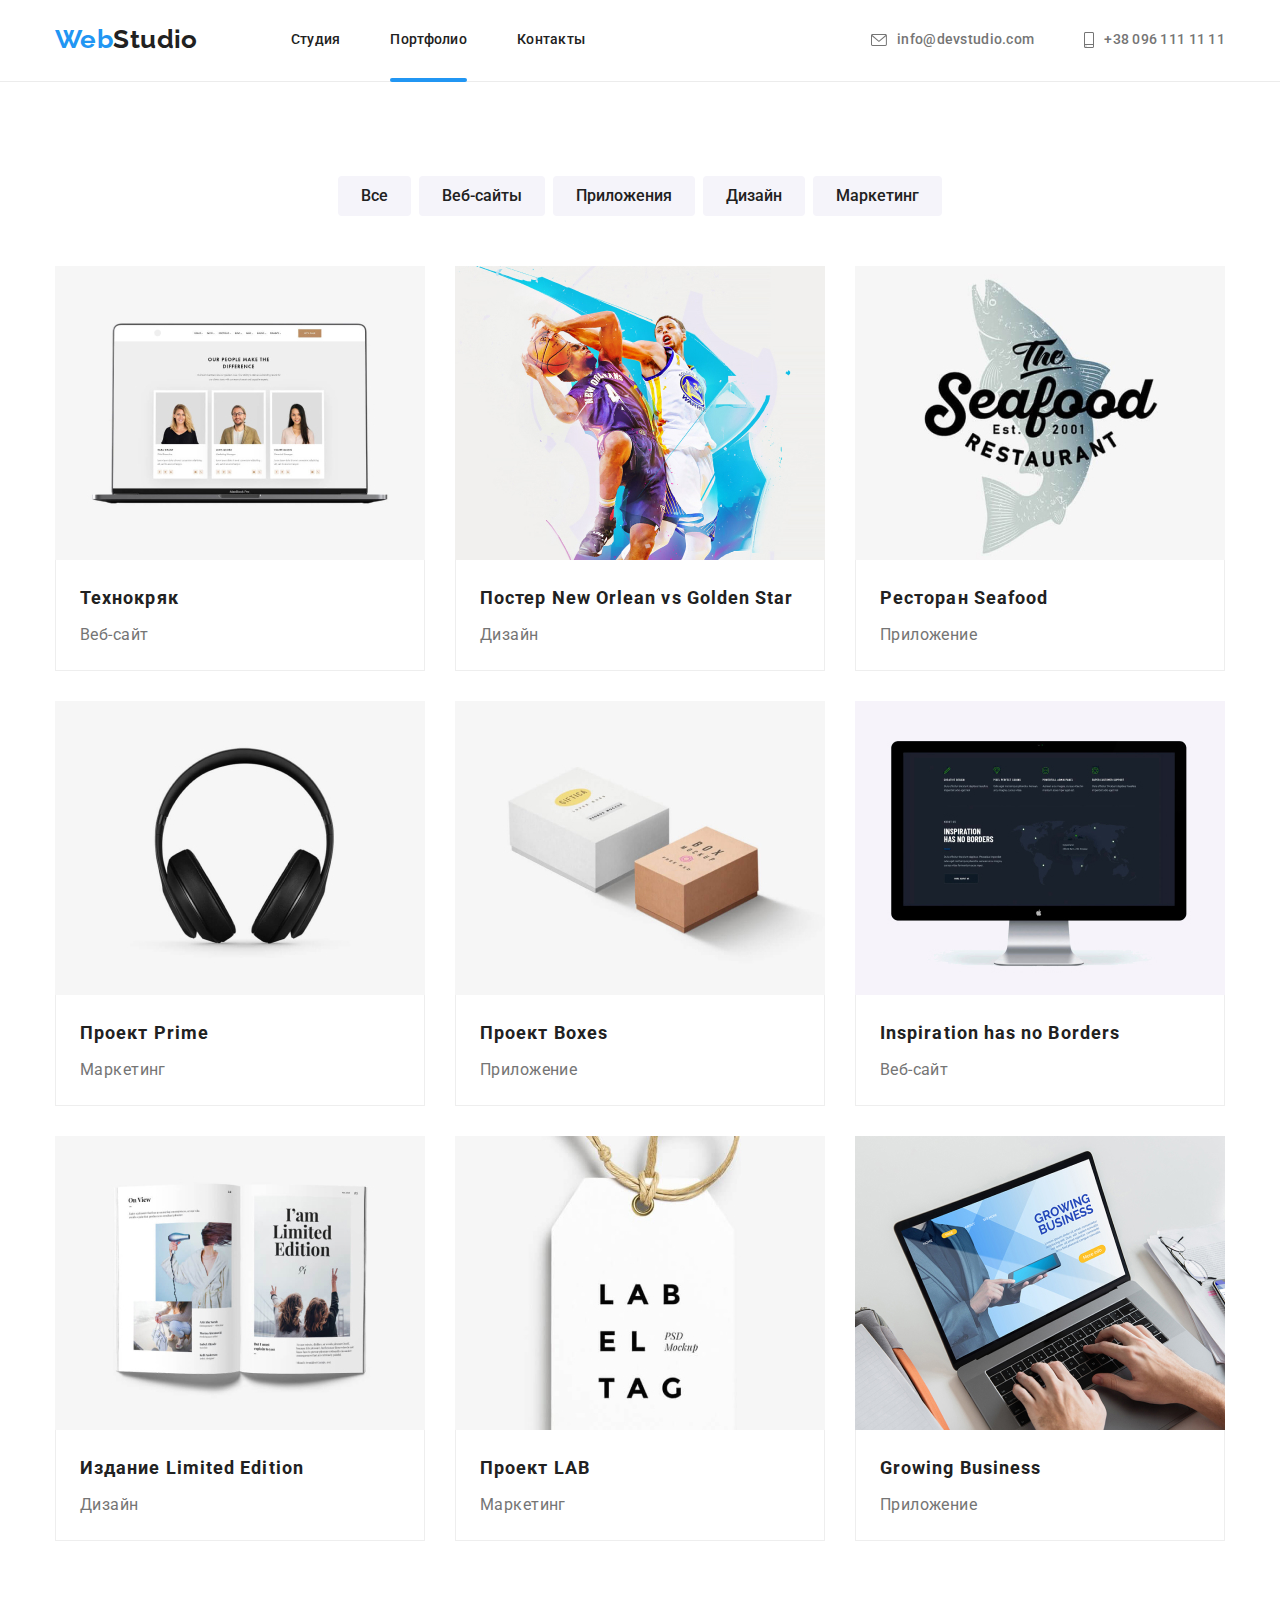
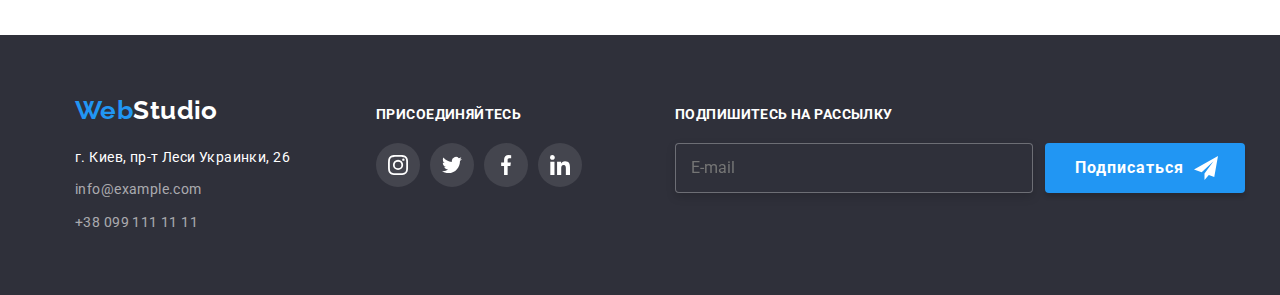
==== portfolio.html @ 8de6686b "hw7" ====
<!DOCTYPE html>
<html lang="ru">
  <head>
    <meta charset="UTF-8" />
    <meta http-equiv="X-UA-Compatible" content="IE=edge" />
    <meta name="viewport" content="width=device-width, initial-scale=1.0" />
    <title>WebStudio</title>
    <link rel="preconnect" href="https://fonts.googleapis.com" />
    <link rel="preconnect" href="https://fonts.gstatic.com" crossorigin />
    <link
      href="https://fonts.googleapis.com/css2?family=Raleway:wght@700&family=Roboto:wght@400;500;700;900&display=swap"
      rel="stylesheet"
    />
    <link
      rel="stylesheet"
      href="https://cdnjs.cloudflare.com/ajax/libs/modern-normalize/1.1.0/modern-normalize.min.css"
    />
    <link rel="stylesheet" href="./css/styles.css" />
  </head>
  <body>
    <!--Header-->
    <header class="page-header">
      <!--Navigation section-->
      <div class="container nav">
        <nav class="main-nav nav">
          <a href="./index.html" class="header-logo"><span class="accent-logo">Web</span>Studio</a>

          <!--Menu of navigation-->
          <ul class="nav-section">
            <li class="item"><a href="./index.html" class="link">Студия</a></li>
            <li class="item">
              <a href="./portfolio.html" class="link current">Портфолио</a>
            </li>
            <li class="item"><a href="" class="link">Контакты</a></li>
          </ul>
        </nav>

        <!--Contacts-->
        <ul class="contacts">
          <li class="item">
            <a href="mailto:info@devstudio.com" class="contact-email">
              <svg class="icon-envelope" width="16" height="12">
                <use href="./images/sprite.svg#icon-envelope"></use>
              </svg>
              info@devstudio.com
            </a>
          </li>
          <li class="item">
            <a href="tel:+380961111111" class="contact-phone">
              <svg class="icon-smartphone" width="10" height="16">
                <use href="./images/sprite.svg#icon-smartphone"></use>
              </svg>
              +38 096 111 11 11
            </a>
          </li>
        </ul>
      </div>
    </header>

    <!--Main portfolio-->
    <main class="main-portfolio">
      <!--Projects section-->

      <section class="section">
        <!--Portfoio buttons-->
        <div class="container">
          <ul class="buttons-section">
            <li class="filter"><button type="button" class="button-portfolio all">Все</button></li>
            <li class="filter">
              <button type="button" class="button-portfolio sites">Веб-сайты</button>
            </li>
            <li class="filter">
              <button type="button" class="button-portfolio apps">Приложения</button>
            </li>
            <li class="filter">
              <button type="button" class="button-portfolio design">Дизайн</button>
            </li>
            <li class="filter">
              <button type="button" class="button-portfolio marketing">Маркетинг</button>
            </li>
          </ul>

          <h1 class="visually-hidden">Проекты</h1>
          <!--Portfolio Photos Section-->

          <ul class="portfolio-photos">
            <li class="portfolio-item">
              <a href="" class="photo-link">
                <div class="portfolio-image">
                  <img
                    src="./images/portfolio/technokryak.jpg"
                    alt="Ноутбук, сайт проекта"
                    width="370"
                    height="294"
                  />

                  <div class="project-description-overlay">
                    <p class="overlay-text">
                      Технокряк это современная площадка распространения коронавируса. Компании
                      используют эту платформу для цифрового шпионажа и атак на защищённые сервера
                      конкурентов.
                    </p>
                  </div>
                </div>

                <div class="border">
                  <h2 class="photo-title">Технокряк</h2>
                  <p class="photo-text">Веб-сайт</p>
                </div>
              </a>
            </li>

            <li class="portfolio-item">
              <a href="" class="photo-link">
                <div class="portfolio-image">
                  <img
                    src="./images/portfolio/neworleanvsgoldenstar.jpg"
                    alt="Баскетболисты сражаются за мяч"
                    width="370"
                    height="294"
                  />

                  <div class="project-description-overlay">
                    <p class="overlay-text">
                      Lorem ipsum dolor sit amet consectetur adipisicing elit. Porro harum ut dolore
                      ipsam maxime excepturi voluptatem architecto aliquid natus ad, illo voluptatum
                      ducimus, officiis assumenda quod repellendus illum nam quia.
                    </p>
                  </div>
                </div>

                <div class="border">
                  <h2 class="photo-title">
                    Постер <span lang="en">New Orlean vs Golden Star</span>
                  </h2>
                  <p class="photo-text">Дизайн</p>
                </div>
              </a>
            </li>

            <li class="portfolio-item">
              <a href="" class="photo-link">
                <div class="portfolio-image">
                  <img
                    src="./images/portfolio/retaurantseafood.jpg"
                    alt="Логотип, рыба, название ресторана"
                    width="370"
                    height="294"
                  />

                  <div class="project-description-overlay">
                    <p class="overlay-text">
                      Lorem ipsum dolor sit, amet consectetur adipisicing elit. Odit recusandae
                      minima inventore ea? Possimus suscipit impedit facere. Nesciunt nulla minima
                      aspernatur quam quia qui amet enim nobis! Illum, deserunt dignissimos.
                    </p>
                  </div>
                </div>

                <div class="border">
                  <h2 class="photo-title">Ресторан <span lang="en">Seafood</span></h2>
                  <p class="photo-text">Приложение</p>
                </div>
              </a>
            </li>
            <li class="portfolio-item">
              <a href="" class="photo-link">
                <div class="portfolio-image">
                  <img
                    src="./images/portfolio/prime.jpg"
                    alt="Музыкальная гарнитура"
                    width="370"
                    height="294"
                  />

                  <div class="project-description-overlay">
                    <p class="overlay-text">
                      Lorem ipsum, dolor sit amet consectetur adipisicing elit. Corporis sapiente
                      deleniti totam maxime at, rerum possimus atque in nobis iure quis voluptatibus
                      excepturi fugiat, velit labore numquam delectus voluptas aspernatur.
                    </p>
                  </div>
                </div>

                <div class="border">
                  <h2 class="photo-title">Проект <span lang="en">Prime</span></h2>
                  <p class="photo-text">Маркетинг</p>
                </div>
              </a>
            </li>
            <li class="portfolio-item">
              <a href="" class="photo-link">
                <div class="portfolio-image">
                  <img
                    src="./images/portfolio/boxes.jpg"
                    alt="Коробки с логотипами"
                    width="370"
                    height="294"
                  />

                  <div class="project-description-overlay">
                    <p class="overlay-text">
                      Lorem ipsum, dolor sit amet consectetur adipisicing elit. Corporis sapiente
                      deleniti totam maxime at, rerum possimus atque in nobis iure quis voluptatibus
                      excepturi fugiat, velit labore numquam delectus voluptas aspernatur.
                    </p>
                  </div>
                </div>

                <div class="border">
                  <h2 class="photo-title">Проект <span lang="en">Boxes</span></h2>
                  <p class="photo-text">Приложение</p>
                </div>
              </a>
            </li>
            <li class="portfolio-item">
              <a href="" class="photo-link">
                <div class="portfolio-image">
                  <img
                    src="./images/portfolio/inspirationhasnoborders.jpg"
                    alt="Монитор, отображение главной страницы проекта"
                    width="370"
                    height="294"
                  />

                  <div class="project-description-overlay">
                    <p class="overlay-text">
                      Lorem ipsum, dolor sit amet consectetur adipisicing elit. Corporis sapiente
                      deleniti totam maxime at, rerum possimus atque in nobis iure quis voluptatibus
                      excepturi fugiat, velit labore numquam delectus voluptas aspernatur.
                    </p>
                  </div>
                </div>

                <div class="border">
                  <h2 class="photo-title" lang="en">Inspiration has no Borders</h2>
                  <p class="photo-text">Веб-сайт</p>
                </div>
              </a>
            </li>
            <li class="portfolio-item">
              <a href="" class="photo-link">
                <div class="portfolio-image">
                  <img
                    src="./images/portfolio/limitededition.jpg"
                    alt="Книга изображениями и кратким текстовым наполнением"
                    width="370"
                    height="294"
                  />

                  <div class="project-description-overlay">
                    <p class="overlay-text">
                      Lorem ipsum, dolor sit amet consectetur adipisicing elit. Corporis sapiente
                      deleniti totam maxime at, rerum possimus atque in nobis iure quis voluptatibus
                      excepturi fugiat, velit labore numquam delectus voluptas aspernatur.
                    </p>
                  </div>
                </div>

                <div class="border">
                  <h2 class="photo-title">Издание <span lang="en">Limited Edition</span></h2>
                  <p class="photo-text">Дизайн</p>
                </div>
              </a>
            </li>
            <li class="portfolio-item">
              <a href="" class="photo-link">
                <div class="portfolio-image">
                  <img
                    src="./images/portfolio/lab.jpg"
                    alt="Ярлык с контекстной информацией"
                    width="370"
                    height="294"
                  />

                  <div class="project-description-overlay">
                    <p class="overlay-text">
                      Lorem ipsum, dolor sit amet consectetur adipisicing elit. Corporis sapiente
                      deleniti totam maxime at, rerum possimus atque in nobis iure quis voluptatibus
                      excepturi fugiat, velit labore numquam delectus voluptas aspernatur.
                    </p>
                  </div>
                </div>

                <div class="border">
                  <h2 class="photo-title">Проект <span>LAB</span></h2>
                  <p class="photo-text">Маркетинг</p>
                </div>
              </a>
            </li>
            <li class="portfolio-item">
              <a href="" class="photo-link">
                <div class="portfolio-image">
                  <img
                    src="./images/portfolio/grovingbuisness.jpg"
                    alt="Ноутбук, руки на клавиатуре ноутбука"
                    width="370"
                    height="294"
                  />

                  <div class="project-description-overlay">
                    <p class="overlay-text">
                      Lorem ipsum, dolor sit amet consectetur adipisicing elit. Corporis sapiente
                      deleniti totam maxime at, rerum possimus atque in nobis iure quis voluptatibus
                      excepturi fugiat, velit labore numquam delectus voluptas aspernatur.
                    </p>
                  </div>
                </div>

                <div class="border">
                  <h2 class="photo-title">Growing Business</h2>
                  <p class="photo-text">Приложение</p>
                </div>
              </a>
            </li>
          </ul>
        </div>
      </section>
    </main>

    <!--Footer-->
    <footer class="footer">
      <div class="container footer-container">
        <div class="footer-box">
          <a href="./index.html" class="footer-logo"> <span class="accent-logo">Web</span>Studio</a>
          <address class="address">
            <ul class="footer-contacts">
              <li class="contacts-item">
                <a
                  href="https://goo.gl/maps/4b7uez3o3h5r4u1Y7"
                  class="geoposition"
                  target="_blank"
                  rel="noopener norederrer"
                >
                  г. Киев, пр-т Леси Украинки, 26
                </a>
              </li>
              <li class="contacts-item">
                <a href="mailto:info@example.com" class="footer-email">info@example.com</a>
              </li>
              <li class="contacts-item">
                <a href="tel:+380991111111" class="footer-phone">+38 099 111 11 11</a>
              </li>
            </ul>
          </address>
        </div>
        <div class="join-us-box">
          <p class="join-us-text">ПРИСОЕДИНЯЙТЕСЬ</p>

          <ul class="icon-footer-social">
            <li class="icon-footer">
              <a
                class="icon-footer-link"
                href="https://www.instagram.com/"
                target="_blank"
                rel="noreferrer noopener"
              >
                <svg class="" width="20" height="20">
                  <use href="./images/sprite.svg#icon-instagram"></use>
                </svg>
              </a>
            </li>
            <li class="icon-footer">
              <a
                class="icon-footer-link"
                href="https://twitter.com/"
                target="_blank"
                rel="noreferrer noopener"
              >
                <svg class="icon-twitter" width="20" height="20">
                  <use href="./images/sprite.svg#icon-twitter"></use>
                </svg>
              </a>
            </li>
            <li class="icon-footer">
              <a
                class="icon-footer-link"
                href="https://www.facebook.com/"
                target="_blank"
                rel="noreferrer noopener"
              >
                <svg class="icon-facebook" width="20" height="20">
                  <use href="./images/sprite.svg#icon-facebook"></use>
                </svg>
              </a>
            </li>
            <li class="icon-footer">
              <a
                class="icon-footer-link"
                href="https://www.linkedin.com/"
                target="_blank"
                rel="noreferrer noopener"
              >
                <svg class="" width="20" height="20">
                  <use href="./images/sprite.svg#icon-linkedin"></use>
                </svg>
              </a>
            </li>
          </ul>
        </div>
        <div class="subcribe-box">
          <p class="subcribe-text">Подпишитесь на рассылку</p>
          <form class="subcribe-form" autocomplete="off">
            <input
              class="subscribe-input"
              type="email"
              name="subscribe"
              placeholder="E-mail"
              required
            />
            <button type="submit" class="submit-subscribe-btn">
              Подписаться
              <svg class="icon-send" width="24" height="24">
                <use href="./images/sprite.svg#icon-send"></use>
              </svg>
            </button>
          </form>
        </div>
      </div>
    </footer>
    <script>
      const { height: pageHeaderHeight } = document
        .querySelector('.page-header')
        .getBoundingClientRect();

      document.body.style.paddingTop = `${pageHeaderHeight}px`;
    </script>
    <!-- ----------------------------------------------------------- -->
    <script>
      (() => {
        document.querySelector('.subcribe-form').addEventListener('submit', e => {
          e.preventDefault();

          new FormData(e.currentTarget).forEach((value, name) => console.log(`${name}: ${value}`));
          e.currentTarget.reset();
        });
      })();
    </script>
  </body>
</html>
---- css/styles.css ----
:root {
  --primary-text-color: #757575;
  --title-text-color: #212121;
  --accent-color: #2196f3;
  --bcg-list-color: #ffffff;
  --bcg-section-color: #2f303a;
  --bcg-second-section-color: #f5f4fa;

  --transition-timing-function: cubic-bezier(0.4, 0, 0.2, 1);
}

html {
  box-sizing: border-box;
}
*,
*::before,
*::after {
  box-sizing: inherit;
}
h1.h2,
h3,
h4,
h5,
p,
ul {
  padding: 0;
  margin: 0;
}
img {
  display: block;
  max-width: 100%;
  height: auto;
}

.page-header {
  position: fixed;

  width: 100%;
  height: 82px;
  top: 0px;
  left: 50%;
  transform: translate(-50%);
  z-index: 1;

  border-bottom: 1px solid #ececec;
  background-color: var(--bcg-list-color);
}
/* ------Container---------- */
.container {
  width: 1200px;
  padding-left: 15px;
  padding-right: 15px;
  margin-left: auto;
  margin-right: auto;
}
.section {
  padding-top: 94px;
  padding-bottom: 94px;
}
body {
  font-family: Roboto, sans-serif;
  color: var(--primary-text-color);
  background-color: va(--bcg-listr-color);
  font-weight: 400;
  font-size: 14px;
  line-height: 1.71;
  letter-spacing: 0.03em;
}
ul {
  list-style: none;
}
a {
  text-decoration: none;
}
/* -----------------------Hidden--------------------------- */
.visually-hidden {
  position: absolute;
  white-space: nowrap;
  width: 1px;
  height: 1px;
  overflow: hidden;
  border: 0;
  padding: 0;
  clip: rect(0 0 0 0);
  clip-path: inset(50%);
  margin: -1px;
}
/* -----------------------Header---------------------------  */
/* logo */
.header-logo {
  font-family: Raleway, sans-serif;
  display: block;
  color: var(--title-text-color);
  font-weight: bold;
  font-size: 26px;
  line-height: 1.19;

  padding-top: 24px;
  padding-bottom: 25px;

  transition: color 250ms var(--transition-timing-function);
}
.accent-logo {
  color: var(--accent-color);
}
.header-logo:hover,
.header-logo:focus,
.header-logo:active {
  color: var(--accent-color);
}
/* Menu of navigation */

.nav {
  display: flex;
  align-items: center;
}
.main-nav {
  display: flex;
}
.nav-section {
  display: flex;
  align-items: center;

  margin-left: 93px;
}

.item + .item {
  margin-left: 50px;
}

.link {
  display: block;
  width: 100%;

  padding-top: 32px;
  padding-bottom: 32px;

  color: var(--title-text-color);
  font-weight: 500;
  line-height: 1.14;
  letter-spacing: 0.02em;

  transition: color 250ms var(--transition-timing-function);
}

.link:hover,
.link:focus,
.link:active {
  color: var(--accent-color);
}

.item {
  position: relative;
}

.link:after,
.link:after {
  content: '';
  position: absolute;
  bottom: -2px;
  left: 0;

  width: 100%;
  height: 4px;

  border-radius: 2px;

  transform: scaleX(0);
  transition: background-color 250ms var(--transition-timing-function),
    transform 250ms var(--transition-timing-function);
}

.link:hover:after,
.link:focus:after {
  background-color: var(--accent-color);
  opacity: 1;
  transform: scaleX(1);
}

.link.current:after {
  position: absolute;
  content: '';
  bottom: -2px;
  left: 0;

  transform: scale(1);

  width: 100%;
  height: 4px;
  background-color: var(--accent-color);
  border-radius: 2px;
}

/* -------------------------Contacts---------------- */
.contacts {
  display: flex;
  margin-left: auto;
}

.contact-email,
.contact-phone {
  display: inline-flex;
  align-items: center;

  padding-top: 32px;
  padding-bottom: 32px;

  color: inherit;
  font-weight: 500;
  line-height: 1.14;
  letter-spacing: 0.02em;

  transition: color 250ms var(--transition-timing-function);
}
.contact-email:hover,
.contact-email:focus,
.contact-email:active {
  color: var(--accent-color);
}
.contact-phone:hover,
.contact-phone:focus,
.contact-phone:active {
  color: var(--accent-color);
}
/* -----------------contacts icons------------------------ */
.icon-envelope,
.icon-smartphone {
  fill: #757575;
  margin-right: 10px;

  transition: fill 250ms var(--transition-timing-function);
}

.contact-email:hover .icon-envelope,
.contact-email:focus .icon-envelope,
.contact-phone:hover .icon-smartphone,
.contact-phone:focus .icon-smartphone {
  fill: var(--accent-color);
}

/* .icon-envelope:hover {
  fill: var(--accent-color);
} *
/* .contact-email,
.contact-phone {
  display: inline-flex;
  align-items: center;
}
.contact-email::before {
  content: '';

  width: 16px;
  height: 12px;

  margin-right: 10px;

  background-repeat: no-repeat;
  background-image: url('../images/envelope.svg');
  background-size: contain;
}

.contact-phone::before {
  content: '';

  width: 10px;
  height: 16px;
  margin-right: 10px;

  background-image: url('../images/smartphone.svg');
  background-repeat: no-repeat; */

/* --------------------------------------------------- */

/* ------------------Main--------------------- */
/* Hero */

.hero-section {
  text-align: center;
  padding: 200px 0 200px 0;

  background-color: var(--bcg-section-color);
}

.hero-overlay {
  max-width: 1600px;
  max-height: 600px;

  margin-left: auto;
  margin-right: auto;

  background-image: linear-gradient(to right, rgba(47, 48, 58, 0.4), rgba(47, 48, 58, 0.4)),
    url('../images/hero.jpg');
  background-size: cover;
  background-position: center;
  background-repeat: no-repeat;
}

.hero-text {
  color: #ffffff;
  width: 696px;
  font-weight: 900;
  font-size: 44px;
  line-height: 1.36;

  margin-top: 0px;
  margin-bottom: 30px;
  margin-right: auto;
  margin-left: auto;

  letter-spacing: 0.06em;
  text-transform: uppercase;
}

/* ------------Button--------------- */
button {
  display: inline-block;
  font-family: inherit;

  cursor: pointer;

  border-radius: 4px;
  border: 1px solid transparent;
}
/* Заказать услугу */

.order {
  display: inline-block;
  text-align: center;
  color: #ffffff;
  background-color: var(--accent-color);

  font-weight: 700;
  font-size: 16px;
  line-height: 1.87;

  align-items: center;
  text-align: center;
  letter-spacing: 0.06em;
  padding: 10px 32px 10px 32px;

  border-radius: 4px;

  transition: box-shadow 250ms var(--transition-timing-function);
}

.order:hover,
.order:focus,
.order:active {
  box-shadow: 0px 4px 4px rgba(0, 0, 0, 0.15);
}

/* -------modal------- */
.backdrop {
  position: fixed;
  top: 0;
  left: 0;

  width: 100%;
  height: 100%;
  z-index: 1;

  background-color: rgba(0, 0, 0, 0.2);

  opacity: 1;
  transition: opacity 250ms var(--transition-timing-function);
}

.backdrop.is-hidden {
  opacity: 0;
  pointer-events: none;
}

.backdrop.is-hidden .modal {
  transform: translate(-50%, -50%) scale(1.5) rotate(-90deg);
}

.modal {
  position: absolute;
  top: 50%;
  left: 50%;

  min-width: 528px;
  min-height: 581px;
  padding: 40px;

  background-color: #fff;
  box-shadow: 0px 1px 3px rgba(0, 0, 0, 0.12), 0px 1px 1px rgba(0, 0, 0, 0.14),
    0px 2px 1px rgba(0, 0, 0, 0.2);
  border-radius: 4px;

  transform: scale(1) translate(-50%, -50%) rotate(0);
  transition: transform 250ms var(--transition-timing-function);
}

.button-close-modal {
  position: absolute;
  right: 8px;
  top: 8px;

  width: 30px;
  height: 30px;

  display: flex;
  justify-content: center;
  align-items: center;

  background-color: #fff;

  border: 1px solid rgba(0, 0, 0, 0.1);
  border-radius: 50%;
  transition: fill 250ms var(--transition-timing-function);
}

.button-close-modal:hover,
.button-close-modal:focus {
  fill: var(--accent-color);
}

.icon-close-black {
  width: 18px;
  height: 18px;

  display: flex;
  justify-content: center;
  align-items: center;

  padding: 0;
  margin: 0;
}

/* ----------------Features----------------- */
.features {
  padding-bottom: 0;
}

.features-list {
  display: flex;

  margin-top: 0;
  padding-left: 0;
}

.features-list .list-item {
  width: 270px;
}

/* --------------------icon-box------------------------ */
.icon-box {
  display: flex;
  justify-content: center;
  align-items: center;
  background-color: var(--bcg-second-section-color);
  border-radius: 4px;
  margin-bottom: 30px;
}
.icon-box.antenna,
.icon-box.clock,
.icon-box.diagram,
.icon-box.astronaut {
  height: 120px;
}

/* .list-item::before {
  content: '';
  display: block;

  height: 120px;
  margin-bottom: 30px;
  border-radius: 4px;

  background-repeat: no-repeat;
  background-position: center;
  background-color: var(--bcg-second-section-color);
}
.icon-antenna::before {
  background-size: 70px 70px;
  background-image: url('../images/antenna.svg');
}
.icon-clock::before {
  background-size: 66.96px 70px;
  background-image: url('../images/clock.svg');
}
.icon-diagram::before {
  background-size: 70px 53.69px;
  background-image: url('../images/diagram.svg');
}
.icon-asronaut::before {
  background-size: 70px 70px;
  background-image: url('../images/astronaut.svg');
} */
/* ----------------------------------------------- */

.features-list .list-item:not(:last-child) {
  margin-right: 30px;
}
.features-title {
  color: var(--title-text-color);

  font-weight: bold;
  font-size: 14px;
  line-height: 1.14;

  margin-top: 0;
  margin-bottom: 10px;
}

/* Our duties */

.duties-title {
  color: var(--title-text-color);
  font-weight: bold;
  font-size: 36px;
  line-height: 1.16;
  text-align: center;

  margin-top: 0;
  margin-bottom: 50px;
}
.duties-image {
  display: flex;
  padding-left: 0;
}

.duties-item {
  align-items: center;
}

.image-item:not(:last-child) {
  margin-right: 30px;
}

.image-item-position {
  position: relative;
}

.image-description {
  position: absolute;
  bottom: 0;
  left: 0;

  display: flex;
  justify-content: center;
  align-items: center;

  color: #fff;
  font-weight: 700;
  width: 100%;
  min-height: 70px;
  line-height: 1.14;
  text-transform: uppercase;

  background-color: rgba(47, 48, 58, 0.8);
}

/* ----------------Team -----------------*/
.team {
  background-color: var(--bcg-second-section-color);
}

.portrait-item {
  background-color: #ffffff;
  width: 270px;

  box-shadow: 0px 1px 3px rgba(0, 0, 0, 0.12), 0px 1px 1px rgba(0, 0, 0, 0.14),
    0px 2px 1px rgba(0, 0, 0, 0.2);
  border-radius: 0px 0px 4px 4px;
}
.portrait-item:not(:last-child) {
  margin-right: 30px;
}

.our-team {
  color: var(--title-text-color);
  font-weight: bold;
  font-size: 36px;
  line-height: 1.16;
  text-align: center;

  margin-top: 0;
  margin-bottom: 50px;
}
.team-photos {
  display: flex;
  padding-left: 0;
}
/* .portrait-img {
  margin-bottom: 30px;
} */
.team-name {
  color: var(--title-text-color);
  font-weight: 500;
  font-size: 16px;
  line-height: 1.18;
  text-align: center;
  margin-bottom: 10px;
}
.team-job {
  font-size: 16px;
  line-height: 1.18;
  text-align: center;
}

.team-box {
  display: block;
  padding: 30px 32px;
}
/* ----------list-social-link------icon--- */

.list-social-link {
  display: flex;
  justify-content: center;

  margin-top: 16px;
}

.list-icon {
  display: flex;
  justify-content: center;
  align-items: center;

  max-width: 44px;
  max-height: 44px;
}

.list-icon:not(:last-child) {
  margin-right: 10px;
}

.link-icon {
  display: flex;
  fill: #afb1b8;

  padding: 12px;

  border-radius: 50%;
  transform: rotate(0);
  transition: background-color 250ms var(--transition-timing-function),
    fill 250ms var(--transition-timing-function), transform 250ms linear;
}

.link-icon:focus,
.link-icon:hover {
  background-color: var(--accent-color);

  fill: #ffffff;
  transform: rotate(1turn);
}

/* Footer */
footer {
  background-color: var(--bcg-section-color);

  padding: 60px 60px;
}

.footer-logo {
  display: block;
  font-family: Raleway, sans-serif;
  color: #ffffff;
  font-weight: bold;

  width: 231px;

  font-size: 26px;
  line-height: 1.19;
  margin-bottom: 20px;

  transition: color 250ms var(--transition-timing-function);
}

.footer-logo:hover,
.footer-logo:active,
.footer-logo:focus {
  color: var(--accent-color);
}

.footer-container {
  display: flex;
}

.footer-box {
  display: flex;
  flex-direction: column;
  width: 231px;
}

/* -----------join-us---------- */
.join-us-box {
  display: flex;
  flex-direction: column;

  width: 206px;
  margin-left: 70px;
  margin-right: 93px;
}

.join-us-text {
  color: #ffffff;
  font-weight: 700;

  font-size: 14px;
  line-height: 1.14;
  letter-spacing: inherit;
  text-transform: uppercase;

  margin-top: 12px;
}
/* --------form-field-modal---------- */
.modal-form {
  padding: 0;
  margin: 0;
  width: 448px;
}

.modal-tile {
  color: var(--title-text-color);
  text-align: center;

  font-weight: 700;
  font-size: 20px;
  line-height: 1.15;
  margin-bottom: 30px;
}

.form-field {
  display: block;
  position: relative;

  margin-bottom: 28px;
}
.form-field-email {
  display: block;
  position: relative;

  margin-bottom: 10px;
}

.form-input-modal {
  width: 100%;
  height: 40px;
  padding: 0 0 0 42px;
  cursor: pointer;
  border: 1px solid rgba(33, 33, 33, 0.2);
  border-radius: 4px;
  background-color: #fff;
}

.form-text-modal {
  position: absolute;
  top: 50%;
  left: 42px;

  cursor: pointer;

  font-size: 12px;
  line-height: 1.16;
  letter-spacing: 0.01em;

  transform: translateY(-50%);

  transition: transform 250ms var(--transition-timing-function);
}

.form-icon-modal {
  position: absolute;
  top: 50%;
  left: 15px;
  transform: translateY(-50%);

  cursor: pointer;

  display: flex;
  align-items: center;
  justify-content: center;

  width: 18px;
  height: 18px;
}

.form-field > .form-icon-modal,
.form-field-email > .form-icon-modal {
  transition: fill 250ms var(--transition-timing-function);
}

.form-field:focus-within > .form-icon-modal,
.form-field-email:focus-within > .form-icon-modal {
  fill: var(--accent-color);
}

.form-field:focus-within > .form-text-modal,
.form-field-email:focus-within > .form-text-modal,
.form-input-modal:not(:placeholder-shown) + .form-text-modal {
  transform: translateY(-37px) translateX(-42px);
}

.form-input-modal:not(:placeholder-shown) {
  cursor: auto;
}

.form-input-modal:focus {
  outline-color: var(--accent-color);
}

/* textarea-comment-label*/
.textarea-comment-label {
  display: block;

  font-size: 12px;
  line-height: 1.16;
  letter-spacing: 0.01em;
  margin-bottom: 20px;
}
.comment-modal {
  width: 100%;
  height: 120px;

  padding: 12px 16px;
  margin-top: 4px;
  resize: none;
  outline-color: var(--accent-color);

  border: 1px solid rgba(33, 33, 33, 0.2);
  border-radius: 4px;
}

.comment-modal::placeholder {
  color: rgba(117, 117, 117, 0.5);

  line-height: 1.14;
  letter-spacing: 0.01em;
}
/* checkbox-modal */
.checkbox-label {
  display: flex;
  justify-content: center;
  align-items: center;
}

.checkbox-icon {
  display: inline-block;

  width: 16px;
  height: 15px;

  margin-right: 6px;
  border: 2px solid var(--title-text-color);
  border-radius: 2px;
  transition: background-color 250ms var(--transition-timing-function),
    border 250ms var(--transition-timing-function);
}

.checkbox-modal:focus + .checkbox-icon {
  outline: 2px solid var(--title-text-color);
}

.checkbox-modal:checked + .checkbox-icon {
  background-color: var(--accent-color);
  border: 2px solid var(--accent-color);
  background-image: url('../images/icon-check.svg');
  background-size: contain;
  background-position: center;
  background-repeat: no-repeat;
  background-origin: border-box;
}
.checkbox-modal {
  position: absolute;
  white-space: nowrap;
  width: 1px;
  height: 1px;
  overflow: hidden;
  border: 0;
  padding: 0;
  clip: rect(0 0 0 0);
  clip-path: inset(50%);
  margin: -1px;
}
.user-agreement {
  text-decoration: underline;
  color: var(--accent-color);
}
.user-agreement {
  transition: color 250ms var(--transition-timing-function);
}
.user-agreement:active {
  color: var(--primary-text-color);
}
/* button-modal */

.button-modal {
  display: block;
  width: 200px;
  height: 50px;

  position: relative;
  overflow: hidden;

  color: #ffffff;
  font-weight: 700;
  font-size: 16px;
  line-height: 1.87;
  letter-spacing: 0.06em;
  text-align: center;

  padding: 0;
  margin-top: 30px;
  margin-left: auto;
  margin-right: auto;

  background-color: var(--accent-color);
  border-radius: 4px;
  transition: box-shadow 250ms var(--transition-timing-function);
}
.button-modal::after {
  content: '';
  position: absolute;
  /* top: var(--x);
  left: var(--y); */
  top: 0;
  left: 0;
  transform: translate(-50%, -50%);

  width: 0;
  height: 0;
  border-radius: 50%;
  z-index: 1;
  transition: width 1s ease, height 1s ease;
  background-color: rgba(80, 97, 155, 0.302);
  z-index: 1;
}

.button-modal:hover:after {
  width: 500px;
  height: 500px;
}

.button-modal:hover,
.button-modal:focus,
.button-modal:active {
  box-shadow: 0px 4px 4px rgba(0, 0, 0, 0.15);
}

/* -----------subcribe-form------------ */

.subcribe-text {
  display: flex;
  width: 100%;
  color: #ffffff;
  font-weight: 700;
  line-height: 1.14;
  margin-top: 12px;

  text-transform: uppercase;
}
.subcribe-form {
  display: flex;
  justify-content: center;
  align-items: center;

  margin-top: 20px;
}

.subscribe-input {
  width: 358px;
  height: 50px;

  padding: 0;
  margin-right: 12px;
  padding-left: 15px;
  padding-right: 15px;

  color: #ffffff;
  font-size: 16px;
  line-height: 1.25;

  border: 1px solid rgba(255, 255, 255, 0.3);
  border-radius: 4px;
  filter: drop-shadow(0px 4px 4px rgba(0, 0, 0, 0.15));

  background-color: var(--bcg-section-color);
}

.subscribe-input::placeholder {
  display: flex;
  align-items: center;
  justify-content: center;
}

.subscribe-input:focus {
  outline: 1px solid var(--accent-color);
}

.submit-subscribe-btn {
  display: flex;
  align-items: center;
  text-align: center;
  width: 200px;
  height: 50px;

  padding: 10px 0;
  padding-left: 29px;

  color: #ffffff;
  font-weight: 700;
  font-size: 16px;
  line-height: 1.875;
  letter-spacing: 0.06em;

  background-color: var(--accent-color);
  box-shadow: 0px 4px 4px rgba(0, 0, 0, 0.15);
  border-radius: 4px;
}

.icon-send {
  display: flex;
  justify-content: center;
  align-items: center;

  margin-left: 10px;
  fill: #fff;

  transition: transform 250ms linear, fill 50ms linear;
}

.submit-subscribe-btn:hover .icon-send,
.submit-subscribe-btn:focus .icon-send {
  transform: scale(1.1) translateY(-45%) translateX(40%);
}
.submit-subscribe-btn:active .icon-send {
  fill: rgba(121, 158, 253, 0.837);
}
/* Footer contacts */
.contacts-item {
  display: block;
  margin-bottom: 9px;
}
.footer-contacts .contacts-item:last-child {
  margin-bottom: 0px;
}
.geoposition {
  display: inline-block;
  color: #ffffff;
  font-style: normal;

  transition: color 250ms var(--transition-timing-function);
}

.geoposition:hover,
.geoposition:active,
.geoposition:focus {
  color: var(--accent-color);
}

.footer-email,
.footer-phone {
  display: inline-block;
  font-style: normal;
  color: rgba(255, 255, 255, 0.6);

  transition: color 250ms var(--transition-timing-function);
}
.footer-email:hover,
.footer-email:active,
.footer-email:focus {
  color: var(--accent-color);
}

.footer-phone:hover,
.footer-phone:active,
.footer-phone:focus {
  color: var(--accent-color);
}

/* ---------------icon-footer--------- */
.icon-footer-social {
  display: inline-flex;
  justify-content: center;
  width: 206px;

  margin-top: 20px;
}

.icon-footer {
  display: flex;

  background-color: rgba(255, 255, 255, 0.1);
  border-radius: 50%;
}
.icon-footer:not(:last-child) {
  margin-right: 10px;
}

.icon-footer-link {
  display: flex;
  justify-content: center;
  align-items: center;

  width: 44px;
  height: 44px;

  fill: #ffffff;
  border-radius: 50%;

  transition: background-color 250ms var(--transition-timing-function);
}

.icon-footer-link:hover,
.icon-footer-link:focus {
  background-color: var(--accent-color);
}

/* PORTFOLIO */
/* Portfoio buttons */
.buttons-section {
  display: flex;
  justify-content: center;
  padding-left: 0;

  margin-bottom: 50px;
}

.filter:not(:last-child) {
  margin-right: 8px;
}

.button-portfolio {
  font-family: Roboto, sans-serif;
  font-weight: 500;
  font-size: 16px;
  line-height: 1.62;

  color: var(--title-text-color);
  background-color: #f5f4fa;

  text-align: center;

  padding: 6px 22px 6px 22px;
  border-radius: 4px;

  transition: background-color 250ms var(--transition-timing-function),
    color 250ms var(--transition-timing-function),
    box-shadow 250ms var(--transition-timing-function);
}
.button-portfolio:hover,
.button-portfolio:active,
.button-portfolio:focus {
  color: #ffffff;
  background-color: var(--accent-color);

  box-shadow: 0px 3px 1px rgba(0, 0, 0, 0.1), 0px 1px 2px rgba(0, 0, 0, 0.08),
    0px 2px 2px rgba(0, 0, 0, 0.12);
}

/* ------------Portfolio Photos-------------- */
.portfolio-photos {
  padding-left: 0;
  display: flex;
  flex-wrap: wrap;
}
.portfolio-item {
  width: calc((100% - 60px) / 3);
  background: #ffffff;

  margin-right: 30px;
  margin-bottom: 30px;

  transition: box-shadow 250ms var(--transition-timing-function);
}

.portfolio-item:hover,
.portfolio-item:focus {
  box-shadow: 0px 1px 1px rgba(0, 0, 0, 0.12), 0px 4px 4px rgba(0, 0, 0, 0.06),
    1px 4px 6px rgba(0, 0, 0, 0.16);
}

.portfolio-item:nth-child(3n) {
  margin-right: 0;
}
.portfolio-item:nth-last-child(-n + 3) {
  margin-bottom: 0;
}

/* -------BORDER PORTFOLIO-------- */
.border {
  background: #ffffff;
  border: 1px solid #eeeeee;
  box-sizing: border-box;

  padding: 20px 24px;
}

.border {
  border-top: none;
}
/* transition: color 250ms var(--transition-timing-function) 250ms
transition: background-color 250ms var(--transition-timing-function),
  color 250ms var(--transition-timing-function), box-shadow 250ms var(--transition-timing-function) */
/* ---------------Photos-portfolio------------------ */

.photo-link {
  color: var(--primary-text-color);

  transition: color 250ms var(--transition-timing-function);
}

.photo-link:hover,
.photo-link:focus,
.photo-link:active {
  color: var(--accent-color);
}

.portfolio-photos .photo-title {
  color: var(--title-text-color);
  font-weight: bold;
  font-size: 18px;
  line-height: 2;
  letter-spacing: 0.06em;

  margin: 0 0 4px;
}
.photo-text {
  font-size: 16px;
  line-height: 1.87;
}

.portfolio-image {
  position: relative;
  overflow: hidden;
}
/* ------overlay-portfolio------ */

.project-description-overlay {
  position: absolute;
  bottom: 0;
  left: 0;

  width: 100%;
  height: 100%;

  transform: translateY(101%);

  transition: transform 250ms var(--transition-timing-function),
    background-color 250ms var(--transition-timing-function);
}

.photo-link:hover .project-description-overlay,
.photo-link:focus .project-description-overlay {
  transform: translateY(0);

  background-color: rgba(33, 150, 243, 0.9);
}

.overlay-text {
  padding: 63px 24px;

  font-size: 18px;
  line-height: 1.55;
  color: #ffffff;
}

/*-------------regular-customers---------- */
.regular-customers {
  color: var(--title-text-color);
  font-weight: bold;
  font-size: 36px;
  line-height: 1.16;
  text-align: center;

  margin-top: 0;
  margin-bottom: 50px;
}

.icon-customers {
  display: flex;
  justify-content: center;
  align-items: center;
}

.icon-item {
  width: 170px;
  height: 92px;
}

.icon-logo-link {
  display: inline-flex;
  justify-content: center;
  align-items: center;

  width: 100%;
  height: 100%;

  border: 1px solid #afb1b8;
  border-radius: 4px;
  transition: border 250ms var(--transition-timing-function);
}
.icon-item .icon-logo-link {
  transform: scale(1);
  transition: transform 250ms var(--transition-timing-function),
    border 250ms var(--transition-timing-function);
}

.icon-item:hover .icon-logo-link,
.icon-item:focus-within .icon-logo-link {
  transform: scale(1.1);
  border: 1px solid var(--accent-color);
}

.icon-logo-link .icon-logo {
  transition: fill 250ms var(--transition-timing-function);
}
.icon-logo-link:hover .icon-logo,
.icon-logo-link:focus .icon-logo {
  fill: var(--accent-color);
}

.icon-logo {
  width: 106px;
  height: 60px;

  fill: #afb1b8;
}
.icon-item:not(:last-child) {
  margin-right: 30px;
}
/* -------test------- */
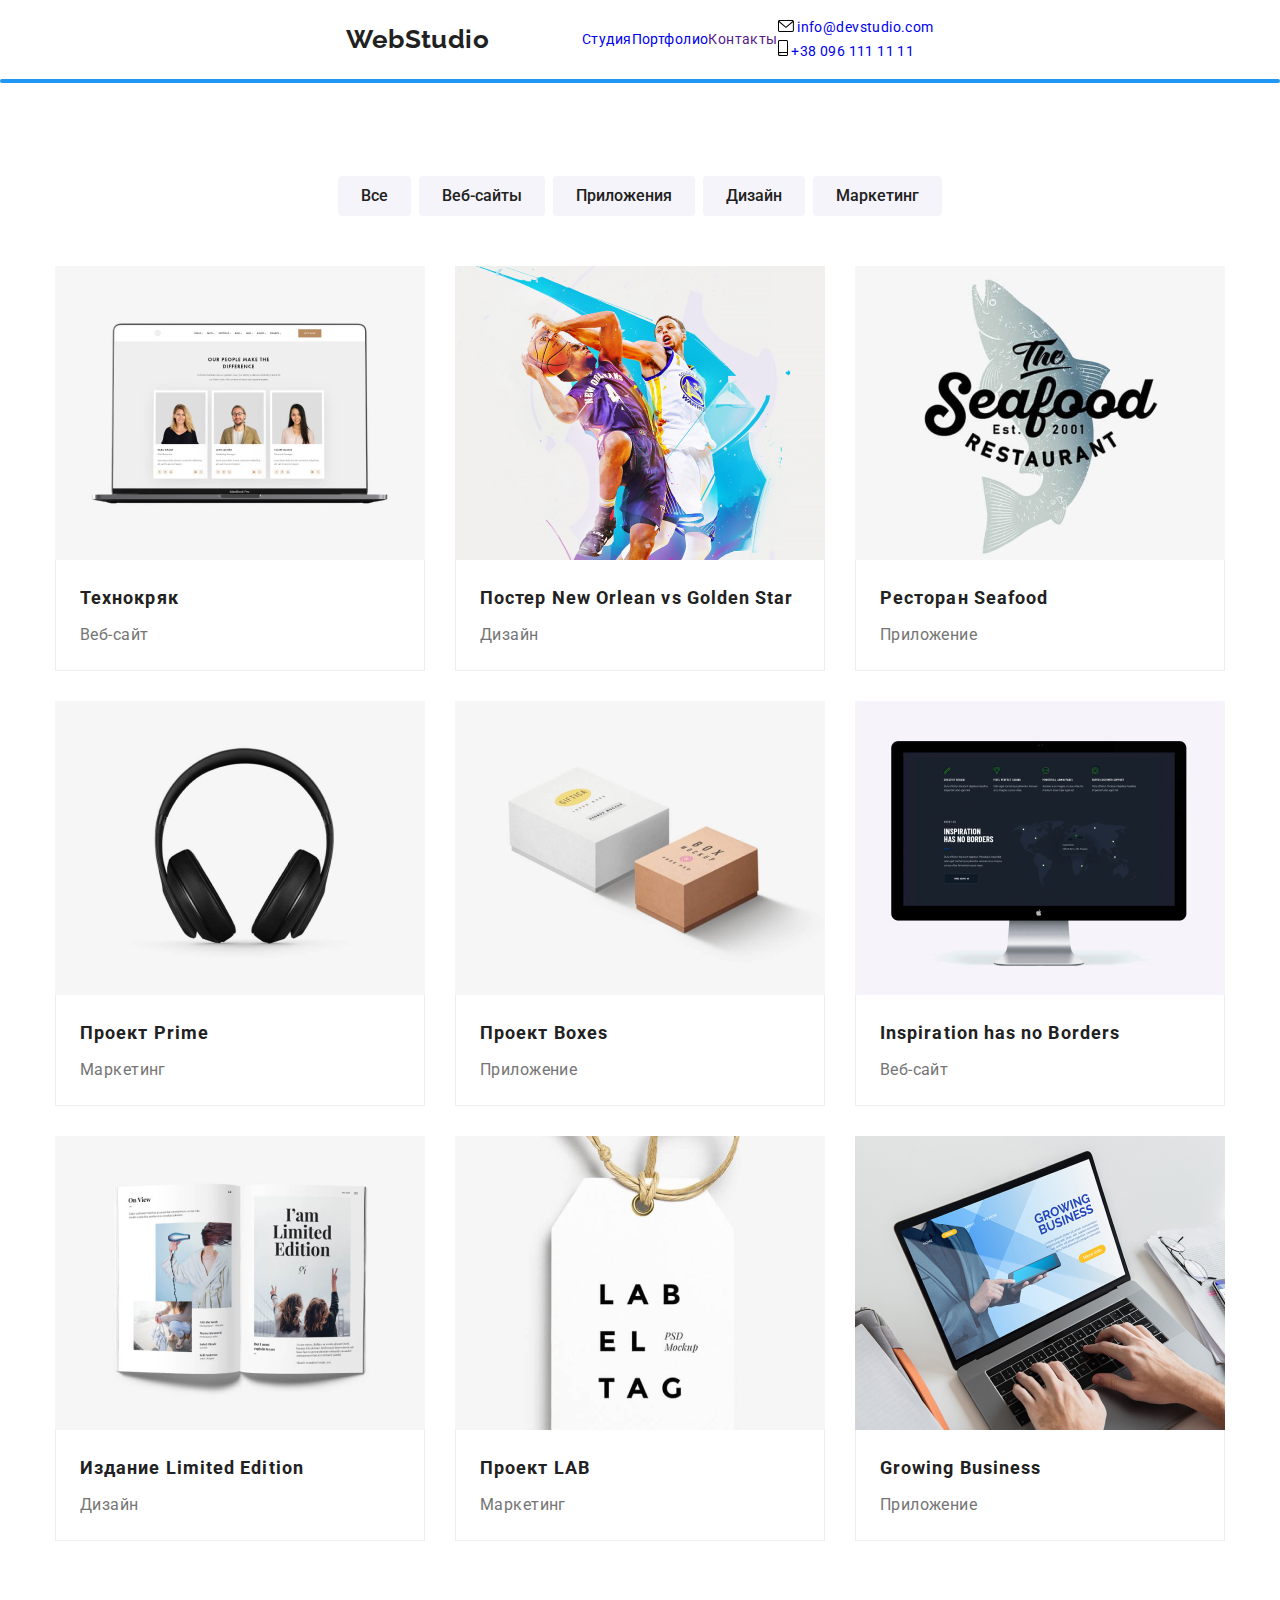
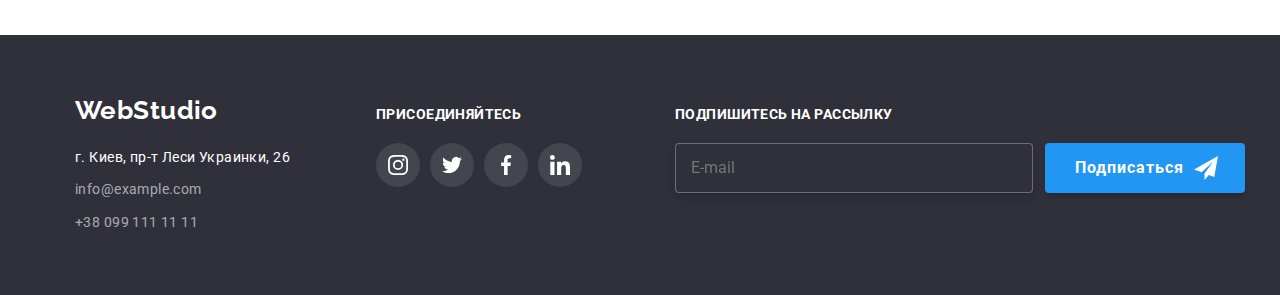
==== commit 8f735690: "HW -7" ====
--- a/portfolio.html
+++ b/portfolio.html
@@ -15,23 +15,27 @@
       rel="stylesheet"
       href="https://cdnjs.cloudflare.com/ajax/libs/modern-normalize/1.1.0/modern-normalize.min.css"
     />
-    <link rel="stylesheet" href="./css/styles.css" />
+    <link rel="stylesheet" href="./css/main.min.css" />
   </head>
   <body>
     <!--Header-->
     <header class="page-header">
       <!--Navigation section-->
-      <div class="container nav">
-        <nav class="main-nav nav">
-          <a href="./index.html" class="header-logo"><span class="accent-logo">Web</span>Studio</a>
+      <div class="container container-flex">
+        <nav class="navigation container-flex">
+          <a href="./index.html" class="header-logo header-logo--geometry"
+            ><span class="header-logo_accent">Web</span>Studio</a
+          >
 
           <!--Menu of navigation-->
-          <ul class="nav-section">
-            <li class="item"><a href="./index.html" class="link">Студия</a></li>
-            <li class="item">
-              <a href="./portfolio.html" class="link current">Портфолио</a>
-            </li>
-            <li class="item"><a href="" class="link">Контакты</a></li>
+          <ul class="menue container-flex">
+            <li class="menue_item">
+              <a href="./index.html" class="menue_link link--geometry">Студия</a>
+            </li>
+            <li class="menue_item">
+              <a href="./portfolio.html" class="menue_link link--geometry current">Портфолио</a>
+            </li>
+            <li class="menue_item"><a href="" class="menue_link link--geometry">Контакты</a></li>
           </ul>
         </nav>
 
--- a/css/main.min.css
+++ b/css/main.min.css
@@ -0,0 +1,2 @@
+:root{--primary-text-color: #757575;--title-text-color: #212121;--accent-color: #2196f3;--bcg-list-color: #ffffff;--bcg-section-color: #2f303a;--bcg-second-section-color: #f5f4fa;--transition-timing-function: cubic-bezier(0.4, 0, 0.2, 1)}body{font-family:Roboto, sans-serif;color:var(--primary-text-color);background-color:va(--bcg-listr-color);font-weight:400;font-size:14px;line-height:1.71;letter-spacing:0.03em}ul{list-style:none}a{text-decoration:none}h1,h2,h3,h4,h5,p,ul{padding:0;margin:0}img{display:block;max-width:100%;height:auto}footer{background-color:var(--bcg-section-color);padding:60px 60px}.container{width:1200px;padding-left:15px;padding-right:15px;margin-left:auto;margin-right:auto}.container-flex{display:flex;justify-content:center;align-items:center}.section{padding-top:94px;padding-bottom:94px}.visually-hidden{position:absolute;white-space:nowrap;width:1px;height:1px;overflow:hidden;border:0;padding:0;clip:rect(0 0 0 0);clip-path:inset(50%);margin:-1px}button{display:inline-block;font-family:inherit;cursor:pointer;padding:0;margin:0;border-radius:4px;border:1px solid transparent}.page-header{position:fixed;width:100%;height:82px;top:0px;left:50%;transform:translate(-50%);z-index:1;border-bottom:1px solid #ececec;background-color:var(--bcg-list-color)}.header-logo{font-family:Raleway, sans-serif;display:block;color:var(--title-text-color);font-weight:bold;font-size:26px;line-height:1.19;transition:color 250ms var(--transition-timing-function)}.header-logo--geometry{padding-top:24px;padding-bottom:25px}.header-logo:hover,.header-logo:focus,.header-logo:active{color:var(--accent-color)}.header-logo__accent{color:var(--accent-color)}.menue{margin-left:93px}.menue__item{position:relative}.menue__item+.menue__item{margin-left:50px}.menue__link{display:block;width:100%;color:var(--title-text-color);font-weight:500;line-height:1.14;letter-spacing:0.02em;transition:color 250ms var(--transition-timing-function)}.menue__link:hover,.menue__link:focus,.menue__link:active{color:var(--accent-color)}.menue__link::after{content:'';position:absolute;bottom:-2px;left:0;width:100%;height:4px;border-radius:2px;transform:scaleX(0);transition:background-color 250ms var(--transition-timing-function),transform 250ms var(--transition-timing-function)}.menue__link:hover::after,.menue__link:focus::after{background-color:var(--accent-color);opacity:1;transform:scaleX(1)}.link--geometry{padding-top:32px;padding-bottom:32px}.current:after{position:absolute;content:'';bottom:-2px;left:0;transform:scale(1);width:100%;height:4px;background-color:var(--accent-color);border-radius:2px}.contacts-header{display:flex;margin-left:auto}.contacts-header__item+.contacts-header__item{margin:0 0 0 30px}.contacts-header__link{display:flex;align-items:center;color:currentColor;font-weight:500;line-height:1.14;letter-spacing:0.02em;transition:color 250ms var(--transition-timing-function)}.contacts-header:hover,.contacts-header:focus{color:var(--accent-color)}.contacts-header__icon{fill:#757575;margin-right:10px;transition:fill 250ms var(--transition-timing-function)}.contacts-header__link:hover .contacts-header__icon,.contacts-header__link:focus .contacts-header__icon{fill:var(--accent-color)}.hero-section{text-align:center;padding:200px 0 200px 0;background-color:var(--bcg-section-color)}.hero-text{color:#ffffff;width:696px;font-weight:900;font-size:44px;line-height:1.36;margin-top:0px;margin-bottom:30px;margin-right:auto;margin-left:auto;letter-spacing:0.06em;text-transform:uppercase}.hero-overlay{max-width:1600px;max-height:600px;margin-left:auto;margin-right:auto;background-image:linear-gradient(to right, rgba(47,48,58,0.4), rgba(47,48,58,0.4)),url("../images/hero.jpg");background-size:cover;background-position:center;background-repeat:no-repeat}.order{display:inline-block;text-align:center;color:#ffffff;background-color:var(--accent-color);font-weight:700;font-size:16px;line-height:1.87;align-items:center;text-align:center;letter-spacing:0.06em;padding:10px 32px 10px 32px;border-radius:4px;transition:box-shadow 250ms var(--transition-timing-function)}.order:hover,.order:focus,.order:active{box-shadow:0px 4px 4px rgba(0,0,0,0.15)}.backdrop{position:fixed;top:0;left:0;width:100%;height:100%;z-index:1;background-color:rgba(0,0,0,0.2);opacity:1;transition:opacity 250ms var(--transition-timing-function)}.backdrop.is-hidden{opacity:0;pointer-events:none}.backdrop.is-hidden .modal{transform:translate(-50%, -50%) scale(1.5) rotate(-90deg)}.modal{position:absolute;top:50%;left:50%;min-width:528px;min-height:581px;padding:40px;background-color:#fff;box-shadow:0px 1px 3px rgba(0,0,0,0.12),0px 1px 1px rgba(0,0,0,0.14),0px 2px 1px rgba(0,0,0,0.2);border-radius:4px;transform:scale(1) translate(-50%, -50%) rotate(0);transition:transform 250ms var(--transition-timing-function)}.button-close-modal{position:absolute;right:8px;top:8px;width:30px;height:30px;display:flex;justify-content:center;align-items:center;background-color:#fff;border:1px solid rgba(0,0,0,0.1);border-radius:50%;transition:fill 250ms var(--transition-timing-function)}.button-close-modal:hover,.button-close-modal:focus{fill:var(--accent-color)}.icon-close-black{width:18px;height:18px;display:flex;justify-content:center;align-items:center;padding:0;margin:0}.modal-form{padding:0;margin:0;width:448px}.modal-tile{color:var(--title-text-color);text-align:center;font-weight:700;font-size:20px;line-height:1.15;margin-bottom:30px}.form-field{display:block;position:relative;margin-bottom:28px}.form-field-email{display:block;position:relative;margin-bottom:10px}.form-input-modal{width:100%;height:40px;padding:0 0 0 42px;cursor:pointer;border:1px solid rgba(33,33,33,0.2);border-radius:4px;background-color:#fff}.form-text-modal{position:absolute;top:50%;left:42px;cursor:pointer;font-size:12px;line-height:1.16;letter-spacing:0.01em;transform:translateY(-50%);transition:transform 250ms var(--transition-timing-function)}.form-icon-modal{position:absolute;top:50%;left:15px;transform:translateY(-50%);cursor:pointer;display:flex;align-items:center;justify-content:center;width:18px;height:18px}.form-field>.form-icon-modal,.form-field-email>.form-icon-modal{transition:fill 250ms var(--transition-timing-function)}.form-field:focus-within>.form-icon-modal,.form-field-email:focus-within>.form-icon-modal{fill:var(--accent-color)}.form-field:focus-within>.form-text-modal,.form-field-email:focus-within>.form-text-modal,.form-input-modal:not(:placeholder-shown)+.form-text-modal{transform:translateY(-37px) translateX(-42px)}.form-input-modal:not(:placeholder-shown){cursor:auto}.form-input-modal:focus{outline-color:var(--accent-color)}.textarea-comment-label{display:block;font-size:12px;line-height:1.16;letter-spacing:0.01em;margin-bottom:20px}.comment-modal{width:100%;height:120px;padding:12px 16px;margin-top:4px;resize:none;outline-color:var(--accent-color);border:1px solid rgba(33,33,33,0.2);border-radius:4px}.comment-modal::placeholder{color:rgba(117,117,117,0.5);line-height:1.14;letter-spacing:0.01em}.checkbox-label{display:flex;justify-content:center;align-items:center}.checkbox-icon{display:inline-block;width:16px;height:15px;margin-right:6px;border:2px solid var(--title-text-color);border-radius:2px;transition:background-color 250ms var(--transition-timing-function),border 250ms var(--transition-timing-function)}.checkbox-modal:focus+.checkbox-icon{outline:2px solid var(--title-text-color)}.checkbox-modal:checked+.checkbox-icon{background-color:var(--accent-color);border:2px solid var(--accent-color);background-image:url("../images/icon-check.svg");background-size:contain;background-position:center;background-repeat:no-repeat;background-origin:border-box}.checkbox-modal{position:absolute;white-space:nowrap;width:1px;height:1px;overflow:hidden;border:0;padding:0;clip:rect(0 0 0 0);clip-path:inset(50%);margin:-1px}.user-agreement{text-decoration:underline;color:var(--accent-color)}.user-agreement{transition:color 250ms var(--transition-timing-function)}.user-agreement:active{color:var(--primary-text-color)}.button-modal{display:block;width:200px;height:50px;position:relative;overflow:hidden;color:#ffffff;font-weight:700;font-size:16px;line-height:1.87;letter-spacing:0.06em;text-align:center;margin-top:30px;margin-left:auto;margin-right:auto;background-color:var(--accent-color);border-radius:4px;transition:box-shadow 250ms var(--transition-timing-function)}.button-modal::after{content:'';position:absolute;top:0;left:0;transform:translate(-50%, -50%);width:0;height:0;border-radius:50%;z-index:1;transition:width 1s ease, height 1s ease;background-color:rgba(80,97,155,0.302);z-index:1}.button-modal:hover:after{width:500px;height:500px}.button-modal:hover,.button-modal:focus,.button-modal:active{box-shadow:0px 4px 4px rgba(0,0,0,0.15)}.features{padding-bottom:0}.features-list{display:flex;margin-top:0;padding-left:0}.features-list .list-item{width:270px}.features-list .list-item:not(:last-child){margin-right:30px}.features-title{color:var(--title-text-color);font-weight:bold;font-size:14px;line-height:1.14;margin-top:0;margin-bottom:10px}.icon-box{display:flex;justify-content:center;align-items:center;background-color:var(--bcg-second-section-color);border-radius:4px;margin-bottom:30px}.icon-box.antenna,.icon-box.clock,.icon-box.diagram,.icon-box.astronaut{height:120px}.duties-title{color:var(--title-text-color);font-weight:bold;font-size:36px;line-height:1.16;text-align:center;margin-top:0;margin-bottom:50px}.duties-image{display:flex;padding-left:0}.duties-item{align-items:center}.image-item:not(:last-child){margin-right:30px}.image-item-position{position:relative}.image-description{position:absolute;bottom:0;left:0;display:flex;justify-content:center;align-items:center;color:#fff;font-weight:700;width:100%;min-height:70px;line-height:1.14;text-transform:uppercase;background-color:rgba(47,48,58,0.8)}.team{background-color:var(--bcg-second-section-color)}.portrait-item{background-color:#ffffff;width:270px;box-shadow:0px 1px 3px rgba(0,0,0,0.12),0px 1px 1px rgba(0,0,0,0.14),0px 2px 1px rgba(0,0,0,0.2);border-radius:0px 0px 4px 4px}.portrait-item:not(:last-child){margin-right:30px}.our-team{color:var(--title-text-color);font-weight:bold;font-size:36px;line-height:1.16;text-align:center;margin-top:0;margin-bottom:50px}.team-photos{display:flex;padding-left:0}.team-name{color:var(--title-text-color);font-weight:500;font-size:16px;line-height:1.18;text-align:center;margin-bottom:10px}.team-job{font-size:16px;line-height:1.18;text-align:center}.team-box{display:block;padding:30px 32px}.regular-customers{color:var(--title-text-color);font-weight:bold;font-size:36px;line-height:1.16;text-align:center;margin-top:0;margin-bottom:50px}.icon-customers{display:flex;justify-content:center;align-items:center}.icon-item{width:170px;height:92px}.icon-logo-link{display:inline-flex;justify-content:center;align-items:center;width:100%;height:100%;border:1px solid #afb1b8;border-radius:4px;transition:border 250ms var(--transition-timing-function)}.icon-item .icon-logo-link{transform:scale(1);transition:transform 250ms var(--transition-timing-function),border 250ms var(--transition-timing-function)}.icon-item:hover .icon-logo-link,.icon-item:focus-within .icon-logo-link{transform:scale(1.1);border:1px solid var(--accent-color)}.icon-logo-link .icon-logo{transition:fill 250ms var(--transition-timing-function)}.icon-logo-link:hover .icon-logo,.icon-logo-link:focus .icon-logo{fill:var(--accent-color)}.icon-logo{width:106px;height:60px;fill:#afb1b8}.icon-item:not(:last-child){margin-right:30px}.list-social-link{display:flex;justify-content:center;margin-top:16px}.list-icon{display:flex;justify-content:center;align-items:center;max-width:44px;max-height:44px}.list-icon:not(:last-child){margin-right:10px}.link-icon{display:flex;fill:#afb1b8;padding:12px;border-radius:50%;transform:rotate(0);transition:background-color 250ms var(--transition-timing-function),fill 250ms var(--transition-timing-function),transform 250ms linear}.link-icon:focus,.link-icon:hover{background-color:var(--accent-color);fill:#ffffff;transform:rotate(1turn)}.footer-container{display:flex}.footer-box{display:flex;flex-direction:column;width:231px}.join-us-box{display:flex;flex-direction:column;width:206px;margin-left:70px;margin-right:93px}.join-us-text{color:#ffffff;font-weight:700;font-size:14px;line-height:1.14;letter-spacing:inherit;text-transform:uppercase;margin-top:12px}.subcribe-form{display:flex;justify-content:center;align-items:center;margin-top:20px}.subscribe-input{width:358px;height:50px;padding:0;margin-right:12px;padding-left:15px;padding-right:15px;color:#ffffff;font-size:16px;line-height:1.25;border:1px solid rgba(255,255,255,0.3);border-radius:4px;filter:drop-shadow(0px 4px 4px rgba(0,0,0,0.15));background-color:var(--bcg-section-color)}.subscribe-input::placeholder{display:flex;align-items:center;justify-content:center}.subscribe-input:focus{outline:1px solid var(--accent-color)}.submit-subscribe-btn{display:flex;align-items:center;text-align:center;width:200px;height:50px;padding:10px 0;padding-left:29px;color:#ffffff;font-weight:700;font-size:16px;line-height:1.875;letter-spacing:0.06em;background-color:var(--accent-color);box-shadow:0px 4px 4px rgba(0,0,0,0.15);border-radius:4px}.icon-send{display:flex;justify-content:center;align-items:center;margin-left:10px;fill:#fff;transition:transform 250ms linear, fill 50ms linear}.submit-subscribe-btn:hover .icon-send,.submit-subscribe-btn:focus .icon-send{transform:scale(1.1) translateY(-45%) translateX(40%)}.submit-subscribe-btn:active .icon-send{fill:rgba(121,158,253,0.837)}.subcribe-text{display:flex;width:100%;color:#ffffff;font-weight:700;line-height:1.14;margin-top:12px;text-transform:uppercase}.contacts-item{display:block;margin-bottom:9px}.footer-contacts .contacts-item:last-child{margin-bottom:0px}.geoposition{display:inline-block;color:#ffffff;font-style:normal;transition:color 250ms var(--transition-timing-function)}.geoposition:hover,.geoposition:active,.geoposition:focus{color:var(--accent-color)}.footer-email,.footer-phone{display:inline-block;font-style:normal;color:rgba(255,255,255,0.6);transition:color 250ms var(--transition-timing-function)}.footer-email:hover,.footer-email:active,.footer-email:focus{color:var(--accent-color)}.footer-phone:hover,.footer-phone:active,.footer-phone:focus{color:var(--accent-color)}.footer-logo{display:block;font-family:Raleway, sans-serif;color:#ffffff;font-weight:bold;width:231px;font-size:26px;line-height:1.19;margin-bottom:20px;transition:color 250ms var(--transition-timing-function)}.footer-logo:hover,.footer-logo:active,.footer-logo:focus{color:var(--accent-color)}.icon-footer-social{display:inline-flex;justify-content:center;width:206px;margin-top:20px}.icon-footer{display:flex;background-color:rgba(255,255,255,0.1);border-radius:50%}.icon-footer:not(:last-child){margin-right:10px}.icon-footer-link{display:flex;justify-content:center;align-items:center;width:44px;height:44px;fill:#ffffff;border-radius:50%;transition:background-color 250ms var(--transition-timing-function)}.icon-footer-link:hover,.icon-footer-link:focus{background-color:var(--accent-color)}.buttons-section{display:flex;justify-content:center;padding-left:0;margin-bottom:50px}.filter:not(:last-child){margin-right:8px}.button-portfolio{font-family:Roboto, sans-serif;font-weight:500;font-size:16px;line-height:1.62;color:var(--title-text-color);background-color:#f5f4fa;text-align:center;padding:6px 22px 6px 22px;border-radius:4px;transition:background-color 250ms var(--transition-timing-function),color 250ms var(--transition-timing-function),box-shadow 250ms var(--transition-timing-function)}.button-portfolio:hover,.button-portfolio:active,.button-portfolio:focus{color:#ffffff;background-color:var(--accent-color);box-shadow:0px 3px 1px rgba(0,0,0,0.1),0px 1px 2px rgba(0,0,0,0.08),0px 2px 2px rgba(0,0,0,0.12)}.portfolio-photos{padding-left:0;display:flex;flex-wrap:wrap}.portfolio-item{width:calc((100% - 60px) / 3);background:#ffffff;margin-right:30px;margin-bottom:30px;transition:box-shadow 250ms var(--transition-timing-function)}.portfolio-item:hover,.portfolio-item:focus{box-shadow:0px 1px 1px rgba(0,0,0,0.12),0px 4px 4px rgba(0,0,0,0.06),1px 4px 6px rgba(0,0,0,0.16)}.portfolio-item:nth-child(3n){margin-right:0}.portfolio-item:nth-last-child(-n+3){margin-bottom:0}.photo-link{color:var(--primary-text-color);transition:color 250ms var(--transition-timing-function)}.photo-link:hover,.photo-link:focus,.photo-link:active{color:var(--accent-color)}.portfolio-photos .photo-title{color:var(--title-text-color);font-weight:bold;font-size:18px;line-height:2;letter-spacing:0.06em;margin:0 0 4px}.photo-text{font-size:16px;line-height:1.87}.portfolio-image{position:relative;overflow:hidden}.project-description-overlay{position:absolute;bottom:0;left:0;width:100%;height:100%;transform:translateY(101%);transition:transform 250ms var(--transition-timing-function),background-color 250ms var(--transition-timing-function)}.photo-link:hover .project-description-overlay,.photo-link:focus .project-description-overlay{transform:translateY(0);background-color:rgba(33,150,243,0.9)}.overlay-text{padding:63px 24px;font-size:18px;line-height:1.55;color:#ffffff}.border{background:#ffffff;border:1px solid #eeeeee;box-sizing:border-box;padding:20px 24px}.border{border-top:none}
+/*# sourceMappingURL=main.min.css.map */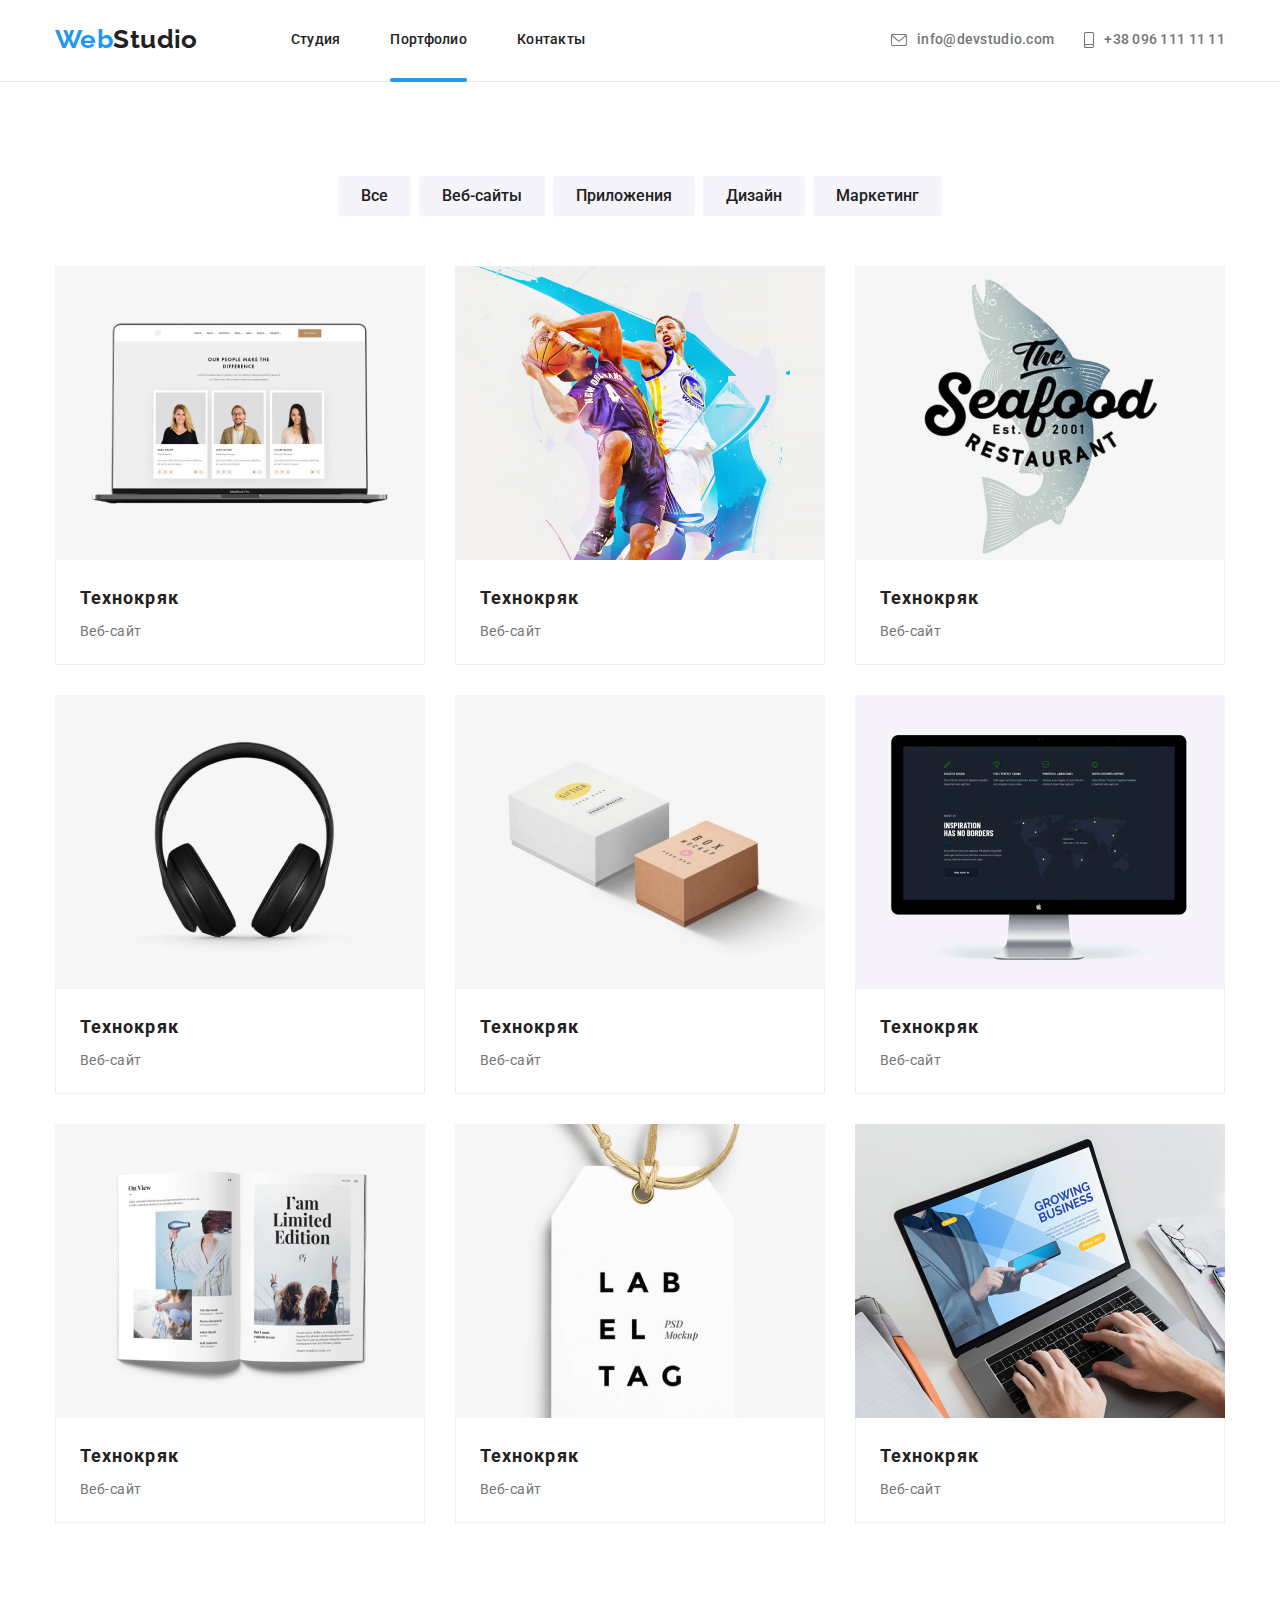
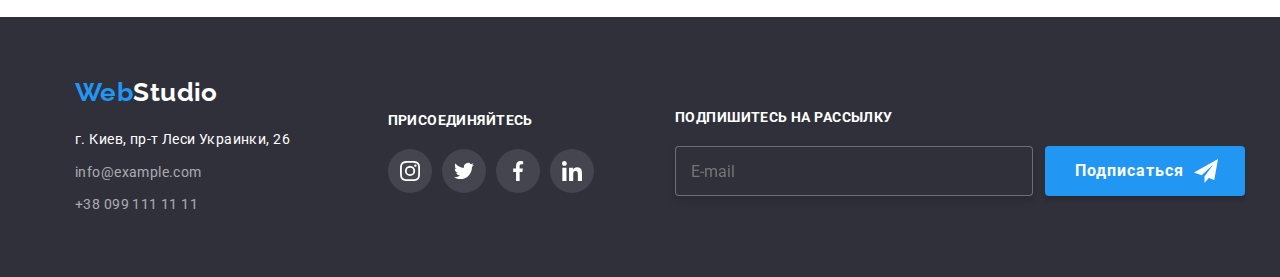
==== commit d8bb2cb5: "HW7" ====
--- a/portfolio.html
+++ b/portfolio.html
@@ -23,35 +23,43 @@
       <!--Navigation section-->
       <div class="container container-flex">
         <nav class="navigation container-flex">
-          <a href="./index.html" class="header-logo header-logo--geometry"
-            ><span class="header-logo_accent">Web</span>Studio</a
+          <a href="./index.html" class="logo header-logo logo-padding"
+            ><span class="logo__accent">Web</span>Studio</a
           >
 
           <!--Menu of navigation-->
-          <ul class="menue container-flex">
-            <li class="menue_item">
-              <a href="./index.html" class="menue_link link--geometry">Студия</a>
-            </li>
-            <li class="menue_item">
-              <a href="./portfolio.html" class="menue_link link--geometry current">Портфолио</a>
-            </li>
-            <li class="menue_item"><a href="" class="menue_link link--geometry">Контакты</a></li>
+          <ul class="navigation__list container-flex">
+            <li class="navigation__item">
+              <a href="./index.html" class="navigation__link navigation__link_geometry">Студия</a>
+            </li>
+            <li class="navigation__item">
+              <a href="#" class="navigation__link navigation__link_geometry current">Портфолио</a>
+            </li>
+            <li class="navigation__item">
+              <a href="" class="navigation__link navigation__link_geometry">Контакты</a>
+            </li>
           </ul>
         </nav>
 
         <!--Contacts-->
-        <ul class="contacts">
-          <li class="item">
-            <a href="mailto:info@devstudio.com" class="contact-email">
-              <svg class="icon-envelope" width="16" height="12">
+        <ul class="contacts-header container-flex">
+          <li class="contacts-header__item">
+            <a
+              href="mailto:info@devstudio.com"
+              class="contacts-header__link contacts-header__link_padding container-flex"
+            >
+              <svg class="contacts-header__icon" width="16" height="12">
                 <use href="./images/sprite.svg#icon-envelope"></use>
               </svg>
               info@devstudio.com
             </a>
           </li>
-          <li class="item">
-            <a href="tel:+380961111111" class="contact-phone">
-              <svg class="icon-smartphone" width="10" height="16">
+          <li class="contacts-header__item">
+            <a
+              href="tel:+380961111111"
+              class="contacts-header__link contacts-header__link_padding container-flex"
+            >
+              <svg class="contacts-header__icon" width="10" height="16">
                 <use href="./images/sprite.svg#icon-smartphone"></use>
               </svg>
               +38 096 111 11 11
@@ -60,7 +68,6 @@
         </ul>
       </div>
     </header>
-
     <!--Main portfolio-->
     <main class="main-portfolio">
       <!--Projects section-->
@@ -68,29 +75,31 @@
       <section class="section">
         <!--Portfoio buttons-->
         <div class="container">
-          <ul class="buttons-section">
-            <li class="filter"><button type="button" class="button-portfolio all">Все</button></li>
-            <li class="filter">
-              <button type="button" class="button-portfolio sites">Веб-сайты</button>
-            </li>
-            <li class="filter">
-              <button type="button" class="button-portfolio apps">Приложения</button>
-            </li>
-            <li class="filter">
-              <button type="button" class="button-portfolio design">Дизайн</button>
-            </li>
-            <li class="filter">
-              <button type="button" class="button-portfolio marketing">Маркетинг</button>
+          <ul class="buttons-bar">
+            <li class="buttons-bar__item filter">
+              <button type="button" class="buttons-bar__button">Все</button>
+            </li>
+            <li class="buttons-bar__item filter">
+              <button type="button" class="buttons-bar__button">Веб-сайты</button>
+            </li>
+            <li class="buttons-bar__item filter">
+              <button type="button" class="buttons-bar__button">Приложения</button>
+            </li>
+            <li class="buttons-bar__item filter">
+              <button type="button" class="buttons-bar__button">Дизайн</button>
+            </li>
+            <li class="buttons-bar__item filter">
+              <button type="button" class="buttons-bar__button">Маркетинг</button>
             </li>
           </ul>
 
           <h1 class="visually-hidden">Проекты</h1>
           <!--Portfolio Photos Section-->
 
-          <ul class="portfolio-photos">
-            <li class="portfolio-item">
-              <a href="" class="photo-link">
-                <div class="portfolio-image">
+          <ul class="portfolio-cards">
+            <li class="portfolio-cards__item">
+              <a href="" class="portfolio-cards__link">
+                <div class="portfolio-cards__image">
                   <img
                     src="./images/portfolio/technokryak.jpg"
                     alt="Ноутбук, сайт проекта"
@@ -98,222 +107,225 @@
                     height="294"
                   />
 
-                  <div class="project-description-overlay">
-                    <p class="overlay-text">
-                      Технокряк это современная площадка распространения коронавируса. Компании
-                      используют эту платформу для цифрового шпионажа и атак на защищённые сервера
-                      конкурентов.
-                    </p>
-                  </div>
-                </div>
-
-                <div class="border">
-                  <h2 class="photo-title">Технокряк</h2>
-                  <p class="photo-text">Веб-сайт</p>
-                </div>
-              </a>
-            </li>
-
-            <li class="portfolio-item">
-              <a href="" class="photo-link">
-                <div class="portfolio-image">
+                  <div class="portfolio-cards__overlay">
+                    <p class="portfolio-cards__overlay_text">
+                      Технокряк это современная площадка распространения коронавируса. Компании
+                      используют эту платформу для цифрового шпионажа и атак на защищённые сервера
+                      конкурентов.
+                    </p>
+                  </div>
+                </div>
+
+                <div class="portfolio-cards__box_border">
+                  <h2 class="portfolio-cards__title portfolio-cards__title_name">Технокряк</h2>
+                  <p class="portfolio-cards__text_project">Веб-сайт</p>
+                </div>
+              </a>
+            </li>
+
+            <li class="portfolio-cards__item">
+              <a href="" class="portfolio-cards__link">
+                <div class="portfolio-cards__image">
                   <img
                     src="./images/portfolio/neworleanvsgoldenstar.jpg"
-                    alt="Баскетболисты сражаются за мяч"
-                    width="370"
-                    height="294"
-                  />
-
-                  <div class="project-description-overlay">
-                    <p class="overlay-text">
-                      Lorem ipsum dolor sit amet consectetur adipisicing elit. Porro harum ut dolore
-                      ipsam maxime excepturi voluptatem architecto aliquid natus ad, illo voluptatum
-                      ducimus, officiis assumenda quod repellendus illum nam quia.
-                    </p>
-                  </div>
-                </div>
-
-                <div class="border">
-                  <h2 class="photo-title">
-                    Постер <span lang="en">New Orlean vs Golden Star</span>
-                  </h2>
-                  <p class="photo-text">Дизайн</p>
-                </div>
-              </a>
-            </li>
-
-            <li class="portfolio-item">
-              <a href="" class="photo-link">
-                <div class="portfolio-image">
+                    alt="Ноутбук, сайт проекта"
+                    width="370"
+                    height="294"
+                  />
+
+                  <div class="portfolio-cards__overlay">
+                    <p class="portfolio-cards__overlay_text">
+                      Технокряк это современная площадка распространения коронавируса. Компании
+                      используют эту платформу для цифрового шпионажа и атак на защищённые сервера
+                      конкурентов.
+                    </p>
+                  </div>
+                </div>
+
+                <div class="portfolio-cards__box_border">
+                  <h2 class="portfolio-cards__title portfolio-cards__title_name">Технокряк</h2>
+                  <p class="portfolio-cards__text_project">Веб-сайт</p>
+                </div>
+              </a>
+            </li>
+
+            <li class="portfolio-cards__item">
+              <a href="" class="portfolio-cards__link">
+                <div class="portfolio-cards__image">
                   <img
                     src="./images/portfolio/retaurantseafood.jpg"
-                    alt="Логотип, рыба, название ресторана"
-                    width="370"
-                    height="294"
-                  />
-
-                  <div class="project-description-overlay">
-                    <p class="overlay-text">
-                      Lorem ipsum dolor sit, amet consectetur adipisicing elit. Odit recusandae
-                      minima inventore ea? Possimus suscipit impedit facere. Nesciunt nulla minima
-                      aspernatur quam quia qui amet enim nobis! Illum, deserunt dignissimos.
-                    </p>
-                  </div>
-                </div>
-
-                <div class="border">
-                  <h2 class="photo-title">Ресторан <span lang="en">Seafood</span></h2>
-                  <p class="photo-text">Приложение</p>
-                </div>
-              </a>
-            </li>
-            <li class="portfolio-item">
-              <a href="" class="photo-link">
-                <div class="portfolio-image">
+                    alt="Ноутбук, сайт проекта"
+                    width="370"
+                    height="294"
+                  />
+
+                  <div class="portfolio-cards__overlay">
+                    <p class="portfolio-cards__overlay_text">
+                      Технокряк это современная площадка распространения коронавируса. Компании
+                      используют эту платформу для цифрового шпионажа и атак на защищённые сервера
+                      конкурентов.
+                    </p>
+                  </div>
+                </div>
+
+                <div class="portfolio-cards__box_border">
+                  <h2 class="portfolio-cards__title portfolio-cards__title_name">Технокряк</h2>
+                  <p class="portfolio-cards__text_project">Веб-сайт</p>
+                </div>
+              </a>
+            </li>
+            <li class="portfolio-cards__item">
+              <a href="" class="portfolio-cards__link">
+                <div class="portfolio-cards__image">
                   <img
                     src="./images/portfolio/prime.jpg"
-                    alt="Музыкальная гарнитура"
-                    width="370"
-                    height="294"
-                  />
-
-                  <div class="project-description-overlay">
-                    <p class="overlay-text">
-                      Lorem ipsum, dolor sit amet consectetur adipisicing elit. Corporis sapiente
-                      deleniti totam maxime at, rerum possimus atque in nobis iure quis voluptatibus
-                      excepturi fugiat, velit labore numquam delectus voluptas aspernatur.
-                    </p>
-                  </div>
-                </div>
-
-                <div class="border">
-                  <h2 class="photo-title">Проект <span lang="en">Prime</span></h2>
-                  <p class="photo-text">Маркетинг</p>
-                </div>
-              </a>
-            </li>
-            <li class="portfolio-item">
-              <a href="" class="photo-link">
-                <div class="portfolio-image">
+                    alt="Ноутбук, сайт проекта"
+                    width="370"
+                    height="294"
+                  />
+
+                  <div class="portfolio-cards__overlay">
+                    <p class="portfolio-cards__overlay_text">
+                      Технокряк это современная площадка распространения коронавируса. Компании
+                      используют эту платформу для цифрового шпионажа и атак на защищённые сервера
+                      конкурентов.
+                    </p>
+                  </div>
+                </div>
+
+                <div class="portfolio-cards__box_border">
+                  <h2 class="portfolio-cards__title portfolio-cards__title_name">Технокряк</h2>
+                  <p class="portfolio-cards__text_project">Веб-сайт</p>
+                </div>
+              </a>
+            </li>
+
+            <li class="portfolio-cards__item">
+              <a href="" class="portfolio-cards__link">
+                <div class="portfolio-cards__image">
                   <img
                     src="./images/portfolio/boxes.jpg"
-                    alt="Коробки с логотипами"
-                    width="370"
-                    height="294"
-                  />
-
-                  <div class="project-description-overlay">
-                    <p class="overlay-text">
-                      Lorem ipsum, dolor sit amet consectetur adipisicing elit. Corporis sapiente
-                      deleniti totam maxime at, rerum possimus atque in nobis iure quis voluptatibus
-                      excepturi fugiat, velit labore numquam delectus voluptas aspernatur.
-                    </p>
-                  </div>
-                </div>
-
-                <div class="border">
-                  <h2 class="photo-title">Проект <span lang="en">Boxes</span></h2>
-                  <p class="photo-text">Приложение</p>
-                </div>
-              </a>
-            </li>
-            <li class="portfolio-item">
-              <a href="" class="photo-link">
-                <div class="portfolio-image">
+                    alt="Ноутбук, сайт проекта"
+                    width="370"
+                    height="294"
+                  />
+
+                  <div class="portfolio-cards__overlay">
+                    <p class="portfolio-cards__overlay_text">
+                      Технокряк это современная площадка распространения коронавируса. Компании
+                      используют эту платформу для цифрового шпионажа и атак на защищённые сервера
+                      конкурентов.
+                    </p>
+                  </div>
+                </div>
+
+                <div class="portfolio-cards__box_border">
+                  <h2 class="portfolio-cards__title portfolio-cards__title_name">Технокряк</h2>
+                  <p class="portfolio-cards__text_project">Веб-сайт</p>
+                </div>
+              </a>
+            </li>
+
+            <li class="portfolio-cards__item">
+              <a href="" class="portfolio-cards__link">
+                <div class="portfolio-cards__image">
                   <img
                     src="./images/portfolio/inspirationhasnoborders.jpg"
-                    alt="Монитор, отображение главной страницы проекта"
-                    width="370"
-                    height="294"
-                  />
-
-                  <div class="project-description-overlay">
-                    <p class="overlay-text">
-                      Lorem ipsum, dolor sit amet consectetur adipisicing elit. Corporis sapiente
-                      deleniti totam maxime at, rerum possimus atque in nobis iure quis voluptatibus
-                      excepturi fugiat, velit labore numquam delectus voluptas aspernatur.
-                    </p>
-                  </div>
-                </div>
-
-                <div class="border">
-                  <h2 class="photo-title" lang="en">Inspiration has no Borders</h2>
-                  <p class="photo-text">Веб-сайт</p>
-                </div>
-              </a>
-            </li>
-            <li class="portfolio-item">
-              <a href="" class="photo-link">
-                <div class="portfolio-image">
+                    alt="Ноутбук, сайт проекта"
+                    width="370"
+                    height="294"
+                  />
+
+                  <div class="portfolio-cards__overlay">
+                    <p class="portfolio-cards__overlay_text">
+                      Технокряк это современная площадка распространения коронавируса. Компании
+                      используют эту платформу для цифрового шпионажа и атак на защищённые сервера
+                      конкурентов.
+                    </p>
+                  </div>
+                </div>
+
+                <div class="portfolio-cards__box_border">
+                  <h2 class="portfolio-cards__title portfolio-cards__title_name">Технокряк</h2>
+                  <p class="portfolio-cards__text_project">Веб-сайт</p>
+                </div>
+              </a>
+            </li>
+
+            <li class="portfolio-cards__item">
+              <a href="" class="portfolio-cards__link">
+                <div class="portfolio-cards__image">
                   <img
                     src="./images/portfolio/limitededition.jpg"
-                    alt="Книга изображениями и кратким текстовым наполнением"
-                    width="370"
-                    height="294"
-                  />
-
-                  <div class="project-description-overlay">
-                    <p class="overlay-text">
-                      Lorem ipsum, dolor sit amet consectetur adipisicing elit. Corporis sapiente
-                      deleniti totam maxime at, rerum possimus atque in nobis iure quis voluptatibus
-                      excepturi fugiat, velit labore numquam delectus voluptas aspernatur.
-                    </p>
-                  </div>
-                </div>
-
-                <div class="border">
-                  <h2 class="photo-title">Издание <span lang="en">Limited Edition</span></h2>
-                  <p class="photo-text">Дизайн</p>
-                </div>
-              </a>
-            </li>
-            <li class="portfolio-item">
-              <a href="" class="photo-link">
-                <div class="portfolio-image">
+                    alt="Ноутбук, сайт проекта"
+                    width="370"
+                    height="294"
+                  />
+
+                  <div class="portfolio-cards__overlay">
+                    <p class="portfolio-cards__overlay_text">
+                      Технокряк это современная площадка распространения коронавируса. Компании
+                      используют эту платформу для цифрового шпионажа и атак на защищённые сервера
+                      конкурентов.
+                    </p>
+                  </div>
+                </div>
+
+                <div class="portfolio-cards__box_border">
+                  <h2 class="portfolio-cards__title portfolio-cards__title_name">Технокряк</h2>
+                  <p class="portfolio-cards__text_project">Веб-сайт</p>
+                </div>
+              </a>
+            </li>
+
+            <li class="portfolio-cards__item">
+              <a href="" class="portfolio-cards__link">
+                <div class="portfolio-cards__image">
                   <img
                     src="./images/portfolio/lab.jpg"
-                    alt="Ярлык с контекстной информацией"
-                    width="370"
-                    height="294"
-                  />
-
-                  <div class="project-description-overlay">
-                    <p class="overlay-text">
-                      Lorem ipsum, dolor sit amet consectetur adipisicing elit. Corporis sapiente
-                      deleniti totam maxime at, rerum possimus atque in nobis iure quis voluptatibus
-                      excepturi fugiat, velit labore numquam delectus voluptas aspernatur.
-                    </p>
-                  </div>
-                </div>
-
-                <div class="border">
-                  <h2 class="photo-title">Проект <span>LAB</span></h2>
-                  <p class="photo-text">Маркетинг</p>
-                </div>
-              </a>
-            </li>
-            <li class="portfolio-item">
-              <a href="" class="photo-link">
-                <div class="portfolio-image">
+                    alt="Ноутбук, сайт проекта"
+                    width="370"
+                    height="294"
+                  />
+
+                  <div class="portfolio-cards__overlay">
+                    <p class="portfolio-cards__overlay_text">
+                      Технокряк это современная площадка распространения коронавируса. Компании
+                      используют эту платформу для цифрового шпионажа и атак на защищённые сервера
+                      конкурентов.
+                    </p>
+                  </div>
+                </div>
+
+                <div class="portfolio-cards__box_border">
+                  <h2 class="portfolio-cards__title portfolio-cards__title_name">Технокряк</h2>
+                  <p class="portfolio-cards__text_project">Веб-сайт</p>
+                </div>
+              </a>
+            </li>
+
+            <li class="portfolio-cards__item">
+              <a href="" class="portfolio-cards__link">
+                <div class="portfolio-cards__image">
                   <img
                     src="./images/portfolio/grovingbuisness.jpg"
-                    alt="Ноутбук, руки на клавиатуре ноутбука"
-                    width="370"
-                    height="294"
-                  />
-
-                  <div class="project-description-overlay">
-                    <p class="overlay-text">
-                      Lorem ipsum, dolor sit amet consectetur adipisicing elit. Corporis sapiente
-                      deleniti totam maxime at, rerum possimus atque in nobis iure quis voluptatibus
-                      excepturi fugiat, velit labore numquam delectus voluptas aspernatur.
-                    </p>
-                  </div>
-                </div>
-
-                <div class="border">
-                  <h2 class="photo-title">Growing Business</h2>
-                  <p class="photo-text">Приложение</p>
+                    alt="Ноутбук, сайт проекта"
+                    width="370"
+                    height="294"
+                  />
+
+                  <div class="portfolio-cards__overlay">
+                    <p class="portfolio-cards__overlay_text">
+                      Технокряк это современная площадка распространения коронавируса. Компании
+                      используют эту платформу для цифрового шпионажа и атак на защищённые сервера
+                      конкурентов.
+                    </p>
+                  </div>
+                </div>
+
+                <div class="portfolio-cards__box_border">
+                  <h2 class="portfolio-cards__title portfolio-cards__title_name">Технокряк</h2>
+                  <p class="portfolio-cards__text_project">Веб-сайт</p>
                 </div>
               </a>
             </li>
@@ -324,37 +336,41 @@
 
     <!--Footer-->
     <footer class="footer">
-      <div class="container footer-container">
-        <div class="footer-box">
-          <a href="./index.html" class="footer-logo"> <span class="accent-logo">Web</span>Studio</a>
-          <address class="address">
-            <ul class="footer-contacts">
-              <li class="contacts-item">
+      <div class="container container-flex">
+        <div class="adress-mr">
+          <a href="./index.html" class="logo footer-logo">
+            <span class="logo__accent">Web</span>Studio</a
+          >
+          <address class="adress">
+            <ul class="adress__list">
+              <li class="adress__item">
                 <a
                   href="https://goo.gl/maps/4b7uez3o3h5r4u1Y7"
-                  class="geoposition"
+                  class="adress__link-geoposition"
                   target="_blank"
                   rel="noopener norederrer"
                 >
                   г. Киев, пр-т Леси Украинки, 26
                 </a>
               </li>
-              <li class="contacts-item">
-                <a href="mailto:info@example.com" class="footer-email">info@example.com</a>
+              <li class="adress__item">
+                <a href="mailto:info@example.com" class="footer-email adress__link"
+                  >info@example.com</a
+                >
               </li>
-              <li class="contacts-item">
-                <a href="tel:+380991111111" class="footer-phone">+38 099 111 11 11</a>
+              <li class="adress__item">
+                <a href="tel:+380991111111" class="footer-phone adress__link">+38 099 111 11 11</a>
               </li>
             </ul>
           </address>
         </div>
-        <div class="join-us-box">
-          <p class="join-us-text">ПРИСОЕДИНЯЙТЕСЬ</p>
-
-          <ul class="icon-footer-social">
-            <li class="icon-footer">
+        <div class="join-us">
+          <p class="join-us__text">ПРИСОЕДИНЯЙТЕСЬ</p>
+
+          <ul class="social-bar footer__social-bar">
+            <li class="social-bar__item">
               <a
-                class="icon-footer-link"
+                class="social-bar__link social-bar__link_color container-flex"
                 href="https://www.instagram.com/"
                 target="_blank"
                 rel="noreferrer noopener"
@@ -364,9 +380,9 @@
                 </svg>
               </a>
             </li>
-            <li class="icon-footer">
+            <li class="social-bar__item">
               <a
-                class="icon-footer-link"
+                class="social-bar__link social-bar__link_color container-flex"
                 href="https://twitter.com/"
                 target="_blank"
                 rel="noreferrer noopener"
@@ -376,9 +392,9 @@
                 </svg>
               </a>
             </li>
-            <li class="icon-footer">
+            <li class="social-bar__item">
               <a
-                class="icon-footer-link"
+                class="social-bar__link social-bar__link_color container-flex"
                 href="https://www.facebook.com/"
                 target="_blank"
                 rel="noreferrer noopener"
@@ -388,9 +404,9 @@
                 </svg>
               </a>
             </li>
-            <li class="icon-footer">
+            <li class="social-bar__item">
               <a
-                class="icon-footer-link"
+                class="social-bar__link social-bar__link_color container-flex"
                 href="https://www.linkedin.com/"
                 target="_blank"
                 rel="noreferrer noopener"
@@ -402,19 +418,20 @@
             </li>
           </ul>
         </div>
+
         <div class="subcribe-box">
-          <p class="subcribe-text">Подпишитесь на рассылку</p>
+          <p class="subcribe-box__text">Подпишитесь на рассылку</p>
           <form class="subcribe-form" autocomplete="off">
             <input
-              class="subscribe-input"
+              class="subcribe-form__input"
               type="email"
               name="subscribe"
               placeholder="E-mail"
               required
             />
-            <button type="submit" class="submit-subscribe-btn">
+            <button type="submit" class="subcribe-form__button">
               Подписаться
-              <svg class="icon-send" width="24" height="24">
+              <svg class="subcribe-form__icon containet-flex" width="24" height="24">
                 <use href="./images/sprite.svg#icon-send"></use>
               </svg>
             </button>
--- a/css/main.min.css
+++ b/css/main.min.css
@@ -1,2 +1,2 @@
-:root{--primary-text-color: #757575;--title-text-color: #212121;--accent-color: #2196f3;--bcg-list-color: #ffffff;--bcg-section-color: #2f303a;--bcg-second-section-color: #f5f4fa;--transition-timing-function: cubic-bezier(0.4, 0, 0.2, 1)}body{font-family:Roboto, sans-serif;color:var(--primary-text-color);background-color:va(--bcg-listr-color);font-weight:400;font-size:14px;line-height:1.71;letter-spacing:0.03em}ul{list-style:none}a{text-decoration:none}h1,h2,h3,h4,h5,p,ul{padding:0;margin:0}img{display:block;max-width:100%;height:auto}footer{background-color:var(--bcg-section-color);padding:60px 60px}.container{width:1200px;padding-left:15px;padding-right:15px;margin-left:auto;margin-right:auto}.container-flex{display:flex;justify-content:center;align-items:center}.section{padding-top:94px;padding-bottom:94px}.visually-hidden{position:absolute;white-space:nowrap;width:1px;height:1px;overflow:hidden;border:0;padding:0;clip:rect(0 0 0 0);clip-path:inset(50%);margin:-1px}button{display:inline-block;font-family:inherit;cursor:pointer;padding:0;margin:0;border-radius:4px;border:1px solid transparent}.page-header{position:fixed;width:100%;height:82px;top:0px;left:50%;transform:translate(-50%);z-index:1;border-bottom:1px solid #ececec;background-color:var(--bcg-list-color)}.header-logo{font-family:Raleway, sans-serif;display:block;color:var(--title-text-color);font-weight:bold;font-size:26px;line-height:1.19;transition:color 250ms var(--transition-timing-function)}.header-logo--geometry{padding-top:24px;padding-bottom:25px}.header-logo:hover,.header-logo:focus,.header-logo:active{color:var(--accent-color)}.header-logo__accent{color:var(--accent-color)}.menue{margin-left:93px}.menue__item{position:relative}.menue__item+.menue__item{margin-left:50px}.menue__link{display:block;width:100%;color:var(--title-text-color);font-weight:500;line-height:1.14;letter-spacing:0.02em;transition:color 250ms var(--transition-timing-function)}.menue__link:hover,.menue__link:focus,.menue__link:active{color:var(--accent-color)}.menue__link::after{content:'';position:absolute;bottom:-2px;left:0;width:100%;height:4px;border-radius:2px;transform:scaleX(0);transition:background-color 250ms var(--transition-timing-function),transform 250ms var(--transition-timing-function)}.menue__link:hover::after,.menue__link:focus::after{background-color:var(--accent-color);opacity:1;transform:scaleX(1)}.link--geometry{padding-top:32px;padding-bottom:32px}.current:after{position:absolute;content:'';bottom:-2px;left:0;transform:scale(1);width:100%;height:4px;background-color:var(--accent-color);border-radius:2px}.contacts-header{display:flex;margin-left:auto}.contacts-header__item+.contacts-header__item{margin:0 0 0 30px}.contacts-header__link{display:flex;align-items:center;color:currentColor;font-weight:500;line-height:1.14;letter-spacing:0.02em;transition:color 250ms var(--transition-timing-function)}.contacts-header:hover,.contacts-header:focus{color:var(--accent-color)}.contacts-header__icon{fill:#757575;margin-right:10px;transition:fill 250ms var(--transition-timing-function)}.contacts-header__link:hover .contacts-header__icon,.contacts-header__link:focus .contacts-header__icon{fill:var(--accent-color)}.hero-section{text-align:center;padding:200px 0 200px 0;background-color:var(--bcg-section-color)}.hero-text{color:#ffffff;width:696px;font-weight:900;font-size:44px;line-height:1.36;margin-top:0px;margin-bottom:30px;margin-right:auto;margin-left:auto;letter-spacing:0.06em;text-transform:uppercase}.hero-overlay{max-width:1600px;max-height:600px;margin-left:auto;margin-right:auto;background-image:linear-gradient(to right, rgba(47,48,58,0.4), rgba(47,48,58,0.4)),url("../images/hero.jpg");background-size:cover;background-position:center;background-repeat:no-repeat}.order{display:inline-block;text-align:center;color:#ffffff;background-color:var(--accent-color);font-weight:700;font-size:16px;line-height:1.87;align-items:center;text-align:center;letter-spacing:0.06em;padding:10px 32px 10px 32px;border-radius:4px;transition:box-shadow 250ms var(--transition-timing-function)}.order:hover,.order:focus,.order:active{box-shadow:0px 4px 4px rgba(0,0,0,0.15)}.backdrop{position:fixed;top:0;left:0;width:100%;height:100%;z-index:1;background-color:rgba(0,0,0,0.2);opacity:1;transition:opacity 250ms var(--transition-timing-function)}.backdrop.is-hidden{opacity:0;pointer-events:none}.backdrop.is-hidden .modal{transform:translate(-50%, -50%) scale(1.5) rotate(-90deg)}.modal{position:absolute;top:50%;left:50%;min-width:528px;min-height:581px;padding:40px;background-color:#fff;box-shadow:0px 1px 3px rgba(0,0,0,0.12),0px 1px 1px rgba(0,0,0,0.14),0px 2px 1px rgba(0,0,0,0.2);border-radius:4px;transform:scale(1) translate(-50%, -50%) rotate(0);transition:transform 250ms var(--transition-timing-function)}.button-close-modal{position:absolute;right:8px;top:8px;width:30px;height:30px;display:flex;justify-content:center;align-items:center;background-color:#fff;border:1px solid rgba(0,0,0,0.1);border-radius:50%;transition:fill 250ms var(--transition-timing-function)}.button-close-modal:hover,.button-close-modal:focus{fill:var(--accent-color)}.icon-close-black{width:18px;height:18px;display:flex;justify-content:center;align-items:center;padding:0;margin:0}.modal-form{padding:0;margin:0;width:448px}.modal-tile{color:var(--title-text-color);text-align:center;font-weight:700;font-size:20px;line-height:1.15;margin-bottom:30px}.form-field{display:block;position:relative;margin-bottom:28px}.form-field-email{display:block;position:relative;margin-bottom:10px}.form-input-modal{width:100%;height:40px;padding:0 0 0 42px;cursor:pointer;border:1px solid rgba(33,33,33,0.2);border-radius:4px;background-color:#fff}.form-text-modal{position:absolute;top:50%;left:42px;cursor:pointer;font-size:12px;line-height:1.16;letter-spacing:0.01em;transform:translateY(-50%);transition:transform 250ms var(--transition-timing-function)}.form-icon-modal{position:absolute;top:50%;left:15px;transform:translateY(-50%);cursor:pointer;display:flex;align-items:center;justify-content:center;width:18px;height:18px}.form-field>.form-icon-modal,.form-field-email>.form-icon-modal{transition:fill 250ms var(--transition-timing-function)}.form-field:focus-within>.form-icon-modal,.form-field-email:focus-within>.form-icon-modal{fill:var(--accent-color)}.form-field:focus-within>.form-text-modal,.form-field-email:focus-within>.form-text-modal,.form-input-modal:not(:placeholder-shown)+.form-text-modal{transform:translateY(-37px) translateX(-42px)}.form-input-modal:not(:placeholder-shown){cursor:auto}.form-input-modal:focus{outline-color:var(--accent-color)}.textarea-comment-label{display:block;font-size:12px;line-height:1.16;letter-spacing:0.01em;margin-bottom:20px}.comment-modal{width:100%;height:120px;padding:12px 16px;margin-top:4px;resize:none;outline-color:var(--accent-color);border:1px solid rgba(33,33,33,0.2);border-radius:4px}.comment-modal::placeholder{color:rgba(117,117,117,0.5);line-height:1.14;letter-spacing:0.01em}.checkbox-label{display:flex;justify-content:center;align-items:center}.checkbox-icon{display:inline-block;width:16px;height:15px;margin-right:6px;border:2px solid var(--title-text-color);border-radius:2px;transition:background-color 250ms var(--transition-timing-function),border 250ms var(--transition-timing-function)}.checkbox-modal:focus+.checkbox-icon{outline:2px solid var(--title-text-color)}.checkbox-modal:checked+.checkbox-icon{background-color:var(--accent-color);border:2px solid var(--accent-color);background-image:url("../images/icon-check.svg");background-size:contain;background-position:center;background-repeat:no-repeat;background-origin:border-box}.checkbox-modal{position:absolute;white-space:nowrap;width:1px;height:1px;overflow:hidden;border:0;padding:0;clip:rect(0 0 0 0);clip-path:inset(50%);margin:-1px}.user-agreement{text-decoration:underline;color:var(--accent-color)}.user-agreement{transition:color 250ms var(--transition-timing-function)}.user-agreement:active{color:var(--primary-text-color)}.button-modal{display:block;width:200px;height:50px;position:relative;overflow:hidden;color:#ffffff;font-weight:700;font-size:16px;line-height:1.87;letter-spacing:0.06em;text-align:center;margin-top:30px;margin-left:auto;margin-right:auto;background-color:var(--accent-color);border-radius:4px;transition:box-shadow 250ms var(--transition-timing-function)}.button-modal::after{content:'';position:absolute;top:0;left:0;transform:translate(-50%, -50%);width:0;height:0;border-radius:50%;z-index:1;transition:width 1s ease, height 1s ease;background-color:rgba(80,97,155,0.302);z-index:1}.button-modal:hover:after{width:500px;height:500px}.button-modal:hover,.button-modal:focus,.button-modal:active{box-shadow:0px 4px 4px rgba(0,0,0,0.15)}.features{padding-bottom:0}.features-list{display:flex;margin-top:0;padding-left:0}.features-list .list-item{width:270px}.features-list .list-item:not(:last-child){margin-right:30px}.features-title{color:var(--title-text-color);font-weight:bold;font-size:14px;line-height:1.14;margin-top:0;margin-bottom:10px}.icon-box{display:flex;justify-content:center;align-items:center;background-color:var(--bcg-second-section-color);border-radius:4px;margin-bottom:30px}.icon-box.antenna,.icon-box.clock,.icon-box.diagram,.icon-box.astronaut{height:120px}.duties-title{color:var(--title-text-color);font-weight:bold;font-size:36px;line-height:1.16;text-align:center;margin-top:0;margin-bottom:50px}.duties-image{display:flex;padding-left:0}.duties-item{align-items:center}.image-item:not(:last-child){margin-right:30px}.image-item-position{position:relative}.image-description{position:absolute;bottom:0;left:0;display:flex;justify-content:center;align-items:center;color:#fff;font-weight:700;width:100%;min-height:70px;line-height:1.14;text-transform:uppercase;background-color:rgba(47,48,58,0.8)}.team{background-color:var(--bcg-second-section-color)}.portrait-item{background-color:#ffffff;width:270px;box-shadow:0px 1px 3px rgba(0,0,0,0.12),0px 1px 1px rgba(0,0,0,0.14),0px 2px 1px rgba(0,0,0,0.2);border-radius:0px 0px 4px 4px}.portrait-item:not(:last-child){margin-right:30px}.our-team{color:var(--title-text-color);font-weight:bold;font-size:36px;line-height:1.16;text-align:center;margin-top:0;margin-bottom:50px}.team-photos{display:flex;padding-left:0}.team-name{color:var(--title-text-color);font-weight:500;font-size:16px;line-height:1.18;text-align:center;margin-bottom:10px}.team-job{font-size:16px;line-height:1.18;text-align:center}.team-box{display:block;padding:30px 32px}.regular-customers{color:var(--title-text-color);font-weight:bold;font-size:36px;line-height:1.16;text-align:center;margin-top:0;margin-bottom:50px}.icon-customers{display:flex;justify-content:center;align-items:center}.icon-item{width:170px;height:92px}.icon-logo-link{display:inline-flex;justify-content:center;align-items:center;width:100%;height:100%;border:1px solid #afb1b8;border-radius:4px;transition:border 250ms var(--transition-timing-function)}.icon-item .icon-logo-link{transform:scale(1);transition:transform 250ms var(--transition-timing-function),border 250ms var(--transition-timing-function)}.icon-item:hover .icon-logo-link,.icon-item:focus-within .icon-logo-link{transform:scale(1.1);border:1px solid var(--accent-color)}.icon-logo-link .icon-logo{transition:fill 250ms var(--transition-timing-function)}.icon-logo-link:hover .icon-logo,.icon-logo-link:focus .icon-logo{fill:var(--accent-color)}.icon-logo{width:106px;height:60px;fill:#afb1b8}.icon-item:not(:last-child){margin-right:30px}.list-social-link{display:flex;justify-content:center;margin-top:16px}.list-icon{display:flex;justify-content:center;align-items:center;max-width:44px;max-height:44px}.list-icon:not(:last-child){margin-right:10px}.link-icon{display:flex;fill:#afb1b8;padding:12px;border-radius:50%;transform:rotate(0);transition:background-color 250ms var(--transition-timing-function),fill 250ms var(--transition-timing-function),transform 250ms linear}.link-icon:focus,.link-icon:hover{background-color:var(--accent-color);fill:#ffffff;transform:rotate(1turn)}.footer-container{display:flex}.footer-box{display:flex;flex-direction:column;width:231px}.join-us-box{display:flex;flex-direction:column;width:206px;margin-left:70px;margin-right:93px}.join-us-text{color:#ffffff;font-weight:700;font-size:14px;line-height:1.14;letter-spacing:inherit;text-transform:uppercase;margin-top:12px}.subcribe-form{display:flex;justify-content:center;align-items:center;margin-top:20px}.subscribe-input{width:358px;height:50px;padding:0;margin-right:12px;padding-left:15px;padding-right:15px;color:#ffffff;font-size:16px;line-height:1.25;border:1px solid rgba(255,255,255,0.3);border-radius:4px;filter:drop-shadow(0px 4px 4px rgba(0,0,0,0.15));background-color:var(--bcg-section-color)}.subscribe-input::placeholder{display:flex;align-items:center;justify-content:center}.subscribe-input:focus{outline:1px solid var(--accent-color)}.submit-subscribe-btn{display:flex;align-items:center;text-align:center;width:200px;height:50px;padding:10px 0;padding-left:29px;color:#ffffff;font-weight:700;font-size:16px;line-height:1.875;letter-spacing:0.06em;background-color:var(--accent-color);box-shadow:0px 4px 4px rgba(0,0,0,0.15);border-radius:4px}.icon-send{display:flex;justify-content:center;align-items:center;margin-left:10px;fill:#fff;transition:transform 250ms linear, fill 50ms linear}.submit-subscribe-btn:hover .icon-send,.submit-subscribe-btn:focus .icon-send{transform:scale(1.1) translateY(-45%) translateX(40%)}.submit-subscribe-btn:active .icon-send{fill:rgba(121,158,253,0.837)}.subcribe-text{display:flex;width:100%;color:#ffffff;font-weight:700;line-height:1.14;margin-top:12px;text-transform:uppercase}.contacts-item{display:block;margin-bottom:9px}.footer-contacts .contacts-item:last-child{margin-bottom:0px}.geoposition{display:inline-block;color:#ffffff;font-style:normal;transition:color 250ms var(--transition-timing-function)}.geoposition:hover,.geoposition:active,.geoposition:focus{color:var(--accent-color)}.footer-email,.footer-phone{display:inline-block;font-style:normal;color:rgba(255,255,255,0.6);transition:color 250ms var(--transition-timing-function)}.footer-email:hover,.footer-email:active,.footer-email:focus{color:var(--accent-color)}.footer-phone:hover,.footer-phone:active,.footer-phone:focus{color:var(--accent-color)}.footer-logo{display:block;font-family:Raleway, sans-serif;color:#ffffff;font-weight:bold;width:231px;font-size:26px;line-height:1.19;margin-bottom:20px;transition:color 250ms var(--transition-timing-function)}.footer-logo:hover,.footer-logo:active,.footer-logo:focus{color:var(--accent-color)}.icon-footer-social{display:inline-flex;justify-content:center;width:206px;margin-top:20px}.icon-footer{display:flex;background-color:rgba(255,255,255,0.1);border-radius:50%}.icon-footer:not(:last-child){margin-right:10px}.icon-footer-link{display:flex;justify-content:center;align-items:center;width:44px;height:44px;fill:#ffffff;border-radius:50%;transition:background-color 250ms var(--transition-timing-function)}.icon-footer-link:hover,.icon-footer-link:focus{background-color:var(--accent-color)}.buttons-section{display:flex;justify-content:center;padding-left:0;margin-bottom:50px}.filter:not(:last-child){margin-right:8px}.button-portfolio{font-family:Roboto, sans-serif;font-weight:500;font-size:16px;line-height:1.62;color:var(--title-text-color);background-color:#f5f4fa;text-align:center;padding:6px 22px 6px 22px;border-radius:4px;transition:background-color 250ms var(--transition-timing-function),color 250ms var(--transition-timing-function),box-shadow 250ms var(--transition-timing-function)}.button-portfolio:hover,.button-portfolio:active,.button-portfolio:focus{color:#ffffff;background-color:var(--accent-color);box-shadow:0px 3px 1px rgba(0,0,0,0.1),0px 1px 2px rgba(0,0,0,0.08),0px 2px 2px rgba(0,0,0,0.12)}.portfolio-photos{padding-left:0;display:flex;flex-wrap:wrap}.portfolio-item{width:calc((100% - 60px) / 3);background:#ffffff;margin-right:30px;margin-bottom:30px;transition:box-shadow 250ms var(--transition-timing-function)}.portfolio-item:hover,.portfolio-item:focus{box-shadow:0px 1px 1px rgba(0,0,0,0.12),0px 4px 4px rgba(0,0,0,0.06),1px 4px 6px rgba(0,0,0,0.16)}.portfolio-item:nth-child(3n){margin-right:0}.portfolio-item:nth-last-child(-n+3){margin-bottom:0}.photo-link{color:var(--primary-text-color);transition:color 250ms var(--transition-timing-function)}.photo-link:hover,.photo-link:focus,.photo-link:active{color:var(--accent-color)}.portfolio-photos .photo-title{color:var(--title-text-color);font-weight:bold;font-size:18px;line-height:2;letter-spacing:0.06em;margin:0 0 4px}.photo-text{font-size:16px;line-height:1.87}.portfolio-image{position:relative;overflow:hidden}.project-description-overlay{position:absolute;bottom:0;left:0;width:100%;height:100%;transform:translateY(101%);transition:transform 250ms var(--transition-timing-function),background-color 250ms var(--transition-timing-function)}.photo-link:hover .project-description-overlay,.photo-link:focus .project-description-overlay{transform:translateY(0);background-color:rgba(33,150,243,0.9)}.overlay-text{padding:63px 24px;font-size:18px;line-height:1.55;color:#ffffff}.border{background:#ffffff;border:1px solid #eeeeee;box-sizing:border-box;padding:20px 24px}.border{border-top:none}
+:root{--primary-text-color: #757575;--title-text-color: #212121;--accent-color: #2196f3;--bcg-list-color: #ffffff;--bcg-section-color: #2f303a;--bcg-second-section-color: #f5f4fa;--transition-timing-function: cubic-bezier(0.4, 0, 0.2, 1)}.section_color{background-color:var(--bcg-list-color)}body{font-family:Roboto, sans-serif;color:var(--primary-text-color);background-color:va(--bcg-listr-color);font-weight:400;font-size:14px;line-height:1.71;letter-spacing:0.03em}ul{list-style:none}a{text-decoration:none}h1,h2,h3,h4,h5,p,ul{padding:0;margin:0}img{display:block;max-width:100%;height:auto}.footer{background-color:var(--bcg-section-color);padding:60px 60px}button{display:block;cursor:pointer;padding:0;margin:0;border:1px solid transparent}.container{width:1200px;padding-left:15px;padding-right:15px;margin-left:auto;margin-right:auto}.container-flex{display:flex;justify-content:center;align-items:center}.section{padding-top:94px;padding-bottom:94px}.item-size{width:270px}.item-mr:not(:last-child){margin-right:30px}.visually-hidden{position:absolute;white-space:nowrap;width:1px;height:1px;overflow:hidden;border:0;padding:0;clip:rect(0 0 0 0);clip-path:inset(50%);margin:-1px}.button{display:inline-block;font-weight:700;font-size:16px;line-height:1.87;letter-spacing:0.06em;border:transparent}.title{font-weight:700;font-size:36px;line-height:1.16}.logo{font-family:Raleway, sans-serif;display:block;font-weight:700;font-size:26px;line-height:1.19}.logo__accent{color:var(--accent-color)}.logo-padding{padding:24px 0 25px 0}.page-header{position:fixed;width:100%;height:82px;top:0px;left:50%;transform:translate(-50%);z-index:1;border-bottom:1px solid #ececec;background-color:var(--bcg-list-color)}.header-logo{color:var(--title-text-color);transition:color 250ms var(--transition-timing-function)}.header-logo:hover,.header-logo:focus,.header-logo:active{color:var(--accent-color)}.navigation__list{margin-left:93px}.navigation__item+.navigation__item{margin-left:50px}.navigation__link{display:block;width:100%;color:var(--title-text-color);font-weight:500;line-height:1.14;letter-spacing:0.02em;transition:color 250ms var(--transition-timing-function)}.navigation__link:hover,.navigation__link:focus,.navigation__link:active{color:var(--accent-color)}.navigation__link_geometry{padding:32px 0px;position:relative}.navigation__link_geometry::after{content:'';position:absolute;bottom:-2px;left:0;width:100%;height:4px;border-radius:2px;transform:scaleX(0);transition:background-color 250ms var(--transition-timing-function),transform 250ms var(--transition-timing-function)}.navigation__link_geometry:hover::after,.navigation__link_geometry:focus::after{background-color:var(--accent-color);opacity:1;transform:scaleX(1)}.current:after{position:absolute;content:'';bottom:-2px;left:0;transform:scale(1);width:100%;height:4px;background-color:var(--accent-color);border-radius:2px}.contacts-header{margin-left:auto}.contacts-header__item+.contacts-header__item{margin-left:30px}.contacts-header__link{align-items:center;color:currentColor;font-size:inherit;font-weight:500;line-height:1.14;letter-spacing:0.02em;transition:color 250ms var(--transition-timing-function)}.contacts-header__link:hover,.contacts-header__link:focus{color:var(--accent-color)}.contacts-header__link_padding{padding:32px 0}.contacts-header__icon{fill:#757575;margin-right:10px;transition:fill 250ms var(--transition-timing-function)}.contacts-header__link:hover .contacts-header__icon,.contacts-header__link:focus .contacts-header__icon{fill:var(--accent-color)}.hero{text-align:center;padding:200px 0 200px 0;background-color:var(--bcg-section-color)}.hero__text{color:#ffffff;width:696px;font-weight:900;font-size:44px;line-height:1.36;margin-top:0px;margin-bottom:30px;margin-right:auto;margin-left:auto;letter-spacing:0.06em;text-transform:uppercase}.backdrop{position:fixed;top:0;left:0;width:100%;height:100%;z-index:1;background-color:rgba(0,0,0,0.2);opacity:1;transition:opacity 250ms var(--transition-timing-function)}.backdrop.is-hidden{opacity:0;pointer-events:none}.backdrop.is-hidden .modal{transform:translate(-50%, -50%) scale(1.5) rotate(-90deg)}.modal{position:absolute;top:50%;left:50%;min-width:528px;min-height:581px;padding:40px;background-color:#fff;box-shadow:0px 1px 3px rgba(0,0,0,0.12),0px 1px 1px rgba(0,0,0,0.14),0px 2px 1px rgba(0,0,0,0.2);border-radius:4px;transform:scale(1) translate(-50%, -50%) rotate(0);transition:transform 250ms var(--transition-timing-function)}.modal__button-position{position:absolute;right:8px;top:8px;display:flex;justify-content:center;align-items:center;transition:fill 250ms var(--transition-timing-function)}.modal__button-close{width:30px;height:30px;background-color:var(--bcg-list-color);border:1px solid rgba(0,0,0,0.1);border-radius:50%}.modal__button-close:hover,.modal__button-close:focus{fill:var(--accent-color)}.modal__icon-close{width:18px;height:18px;display:flex;justify-content:center;align-items:center;padding:0;margin:0}.modal-form__button{display:block;background-color:var(--accent-color);color:#ffffff;box-shadow:0px 4px 4px rgba(0,0,0,0.15);padding:10px 55px 10px 56px;border-radius:4px;margin-right:auto;margin-left:auto;transition:box-shadow 250ms var(--transition-timing-function)}.modal-form__button:active{box-shadow:none}.modal-tile{display:block;width:448px;font-weight:700;font-size:20px;line-height:1.15;text-align:center;color:var(--title-text-color);margin-bottom:30px}.modal-form{padding:0;margin:0;width:448px}.modal-form__label{display:block;position:relative;margin-bottom:28px}.modal-form__input{width:100%;height:40px;padding:0 0 0 42px;cursor:pointer;border:1px solid rgba(33,33,33,0.2);border-radius:4px;background-color:#fff}.modal-form__text{position:absolute;top:50%;left:42px;cursor:pointer;font-size:12px;line-height:1.16;letter-spacing:0.01em;transform:translateY(-50%);transition:transform 250ms var(--transition-timing-function)}.modal-form__icon{position:absolute;top:50%;left:15px;transform:translateY(-50%);cursor:pointer;display:flex;align-items:center;justify-content:center;width:18px;height:18px}.modal-form__label>.modal-form__icon{transition:fill 250ms var(--transition-timing-function)}.modal-form__label:focus-within>.modal-form__icon{fill:var(--accent-color)}.modal-form__label:focus-within>.modal-form__text,.modal-form__input:not(:placeholder-shown)+.modal-form__text{transform:translateY(-37px) translateX(-42px)}.modal-form__input:not(:placeholder-shown){cursor:auto}.modal-form__input:focus{outline-color:var(--accent-color)}.textarea{display:block;font-size:12px;line-height:1.16;letter-spacing:0.01em;margin-bottom:20px}.textarea__comment{width:100%;height:120px;padding:12px 16px;margin-top:4px;resize:none;outline-color:var(--accent-color);border:1px solid rgba(33,33,33,0.2);border-radius:4px}.textarea__comment::placeholder{color:rgba(117,117,117,0.5);line-height:1.14;letter-spacing:0.01em}.checkbox{display:flex;justify-content:center;align-items:center}.checkbox-margin{margin-bottom:30px}.checkbox__icon{display:inline-block;width:16px;height:15px;margin-right:6px;border:2px solid var(--title-text-color);border-radius:2px;transition:background-color 250ms var(--transition-timing-function),border 250ms var(--transition-timing-function)}.checkbox__input:focus+.checkbox__icon{outline:2px solid var(--title-text-color)}.checkbox__input:checked+.checkbox__icon{background-color:var(--accent-color);border:2px solid var(--accent-color);background-image:url("../images/icon-check.svg");background-size:contain;background-position:center;background-repeat:no-repeat;background-origin:border-box}.checkbox__input-hidden{position:absolute;white-space:nowrap;width:1px;height:1px;overflow:hidden;border:0;padding:0;clip:rect(0 0 0 0);clip-path:inset(50%);margin:-1px}.user-agreement{text-decoration:underline;color:var(--accent-color);transition:color 250ms var(--transition-timing-function)}.user-agreement:active{color:var(--primary-text-color)}.modal-form__button{background-color:var(--accent-color);margin:auto auto}.hero-overlay{max-width:1600px;max-height:600px;margin-left:auto;margin-right:auto;background-image:linear-gradient(to right, rgba(47,48,58,0.4), rgba(47,48,58,0.4)),url("../images/hero.jpg");background-size:cover;background-position:center;background-repeat:no-repeat}.hero__button{background-color:var(--accent-color);color:#ffffff;padding:10px 32px;border-radius:4px;margin-right:auto;margin-left:auto;transition:box-shadow 250ms var(--transition-timing-function)}.hero__button:hover,.hero__button:focus,.hero__button:active{box-shadow:0px 4px 4px rgba(0,0,0,0.15)}.features{padding-bottom:0}.features__title{color:var(--title-text-color);font-weight:bold;font-size:14px;line-height:1.14;margin-top:0;margin-bottom:10px}.features__icon{background-color:var(--bcg-second-section-color);border-radius:4px;margin-bottom:30px;height:120px}.title_duties{color:var(--title-text-color);margin-top:0;margin-bottom:50px;text-align:center}.duties__item:not(:last-child){margin-right:30px}.duties__image_position_relative{position:relative}.duties__image_position_absolute{position:absolute;bottom:0;left:0;display:flex;justify-content:center;align-items:center;color:#fff;font-weight:700;width:100%;min-height:70px;line-height:1.14;text-transform:uppercase;background-color:rgba(47,48,58,0.8)}.team{background-color:var(--bcg-second-section-color)}.title_team{color:var(--title-text-color);margin-top:0;margin-bottom:50px;text-align:center}.team-list__item{background-color:#ffffff;width:270px;box-shadow:0px 1px 3px rgba(0,0,0,0.12),0px 1px 1px rgba(0,0,0,0.14),0px 2px 1px rgba(0,0,0,0.2);border-radius:0px 0px 4px 4px}.team-list__item:not(:last-child){margin-right:30px}.team-list__name{color:var(--title-text-color);font-weight:500;font-size:16px;line-height:1.18;text-align:center;margin-bottom:10px}.team-list__job{font-size:16px;line-height:1.18;text-align:center}.team-list__box_padding{padding:30px 32px}.team__social-bar{margin-top:16px}.social-bar__item{max-width:44px;max-height:44px}.social-bar__item:not(:last-child){margin-right:10px}.social-bar__link{padding:12px;border-radius:50%}.social-bar__link_bcg_color_rotate{fill:#afb1b8;transform:rotate(0);transition:background-color 250ms var(--transition-timing-function),fill 250ms var(--transition-timing-function),transform 250ms linear}.social-bar__link_bcg_color_rotate:focus,.social-bar__link_bcg_color_rotate:hover{background-color:var(--accent-color);fill:#ffffff;transform:rotate(1turn)}.title_customers{color:var(--title-text-color);text-align:center;margin-top:0;margin-bottom:50px}.customers-logo__item{width:170px;height:92px}.customers-logo__icon{width:106px;height:60px;fill:#afb1b8}.customers-logo__item:not(:last-child){margin-right:30px}.customers-logo__link{width:100%;height:100%;border:1px solid #afb1b8;border-radius:4px;transition:border 250ms var(--transition-timing-function)}.customers-logo__item>.customers-logo__link{transform:scale(1);transition:transform 250ms var(--transition-timing-function),border 250ms var(--transition-timing-function)}.customers-logo__item:hover .customers-logo__link,.customers-logo__item:focus-within .customers-logo__link{transform:scale(1.1);border:1px solid var(--accent-color)}.customers-logo__link .customers-logo__icon{transition:fill 250ms var(--transition-timing-function)}.customers-logo__link:hover .customers-logo__icon,.customers-logo__link:focus .customers-logo__icon{fill:var(--accent-color)}.join-us{width:206px;margin-left:auto;margin-right:auto}.join-us__text{display:block;color:#ffffff;font-weight:700;font-size:14px;line-height:1.14;letter-spacing:inherit;text-transform:uppercase;margin-top:12px}.subcribe-form{display:flex;justify-content:center;align-items:center;margin-top:20px}.subcribe-form__input{width:358px;height:50px;color:#ffffff;font-size:16px;line-height:1.25;border:1px solid rgba(255,255,255,0.3);border-radius:4px;margin:0 12px 0 0;padding:0 15px 0 15px;filter:drop-shadow(0px 4px 4px rgba(0,0,0,0.15));background-color:var(--bcg-section-color)}.subcribe-form__input::placeholder{display:flex;align-items:center;justify-content:center}.subscribe-input:focus{outline:1px solid var(--accent-color)}.subcribe-form__button{display:flex;align-items:center;text-align:center;width:200px;height:50px;padding:10px 0;padding-left:29px;color:#ffffff;font-weight:700;font-size:16px;line-height:1.875;letter-spacing:0.06em;background-color:var(--accent-color);box-shadow:0px 4px 4px rgba(0,0,0,0.15);border-radius:4px}.subcribe-form__icon{margin-left:10px;fill:#fff;transition:transform 250ms linear, fill 50ms linear}.subcribe-form__button:hover .subcribe-form__icon,.subcribe-form__button:focus .subcribe-form__icon{transform:scale(1.1) translateY(-45%) translateX(40%)}.subcribe-box__text{display:block;width:100%;color:#ffffff;font-weight:700;line-height:1.14;margin-top:12px;text-transform:uppercase}.adress__item{display:block;margin-bottom:9px}.adress__item:last-child{margin-bottom:0px}.adress__link-geoposition{display:inline-block;color:#ffffff;font-style:normal;transition:color 250ms var(--transition-timing-function)}.adress__link-geoposition:hover,.adress__link-geoposition:active,.adress__link-geoposition:focus{color:var(--accent-color)}.adress__link{display:inline-block;font-style:normal;color:rgba(255,255,255,0.6);transition:color 250ms var(--transition-timing-function)}.adress__link:hover,.adress__link:active,.adress__link:focus{color:var(--accent-color)}.footer-logo{color:#ffffff;width:231px;margin-bottom:20px;transition:color 250ms var(--transition-timing-function)}.footer-logo:hover,.footer-logo:active,.footer-logo:focus{color:var(--accent-color)}.footer__social-bar{display:flex;justify-content:center;width:206px;margin-top:20px}.social-bar__link_color{fill:#ffffff;background-color:rgba(255,255,255,0.1);transition:background-color 250ms var(--transition-timing-function)}.social-bar__link_color:hover,.social-bar__link_color:focus{background-color:var(--accent-color)}.buttons-bar{display:flex;justify-content:center;padding-left:0;margin-bottom:50px}.buttons-bar__item:not(:last-child){margin-right:8px}.buttons-bar__button{font-weight:500;font-size:16px;line-height:1.62;color:var(--title-text-color);background-color:#f5f4fa;text-align:center;padding:6px 22px;border-radius:4px;transition:background-color 250ms var(--transition-timing-function),color 250ms var(--transition-timing-function),box-shadow 250ms var(--transition-timing-function)}.buttons-bar__button:hover,.buttons-bar__button:active,.buttons-bar__button:focus{color:#ffffff;background-color:var(--accent-color);box-shadow:0px 3px 1px rgba(0,0,0,0.1),0px 1px 2px rgba(0,0,0,0.08),0px 2px 2px rgba(0,0,0,0.12)}.portfolio-cards{padding-left:0;display:flex;flex-wrap:wrap}.portfolio-cards__item{width:calc((100% - 60px) / 3);background:#ffffff;margin-right:30px;margin-bottom:30px;transition:box-shadow 250ms var(--transition-timing-function)}.portfolio-cards__item:hover,.portfolio-cards__item:focus{box-shadow:0px 1px 1px rgba(0,0,0,0.12),0px 4px 4px rgba(0,0,0,0.06),1px 4px 6px rgba(0,0,0,0.16)}.portfolio-cards__item:nth-child(3n){margin-right:0}.portfolio-cards__item:nth-last-child(-n+3){margin-bottom:0}.portfolio-cards__link{color:var(--primary-text-color);transition:color 250ms var(--transition-timing-function)}.portfolio-cards__link:hover,.portfolio-cards__link:focus,.portfolio-cards__link:active{color:var(--accent-color)}.portfolio-cards__link:hover .portfolio-cards__overlay,.portfolio-cards__link:focus .portfolio-cards__overlay{transform:translateY(0);background-color:rgba(33,150,243,0.9)}.portfolio-cards__title_name{color:var(--title-text-color);font-weight:bold;font-size:18px;line-height:2;letter-spacing:0.06em;margin:0 0 4px}.portfolio-cards__text{font-size:16px;line-height:1.87}.portfolio-cards__image{position:relative;overflow:hidden}.portfolio-cards__overlay{position:absolute;bottom:0;left:0;width:100%;height:100%;transform:translateY(101%);transition:transform 250ms var(--transition-timing-function),background-color 250ms var(--transition-timing-function)}.portfolio-cards__overlay_text{padding:63px 24px;font-size:18px;line-height:1.55;color:#ffffff}.portfolio-cards__box_border{background:#ffffff;border:1px solid #eeeeee;box-sizing:border-box;padding:20px 24px}.portfolio-cards__box_border{border-top:none}
 /*# sourceMappingURL=main.min.css.map */